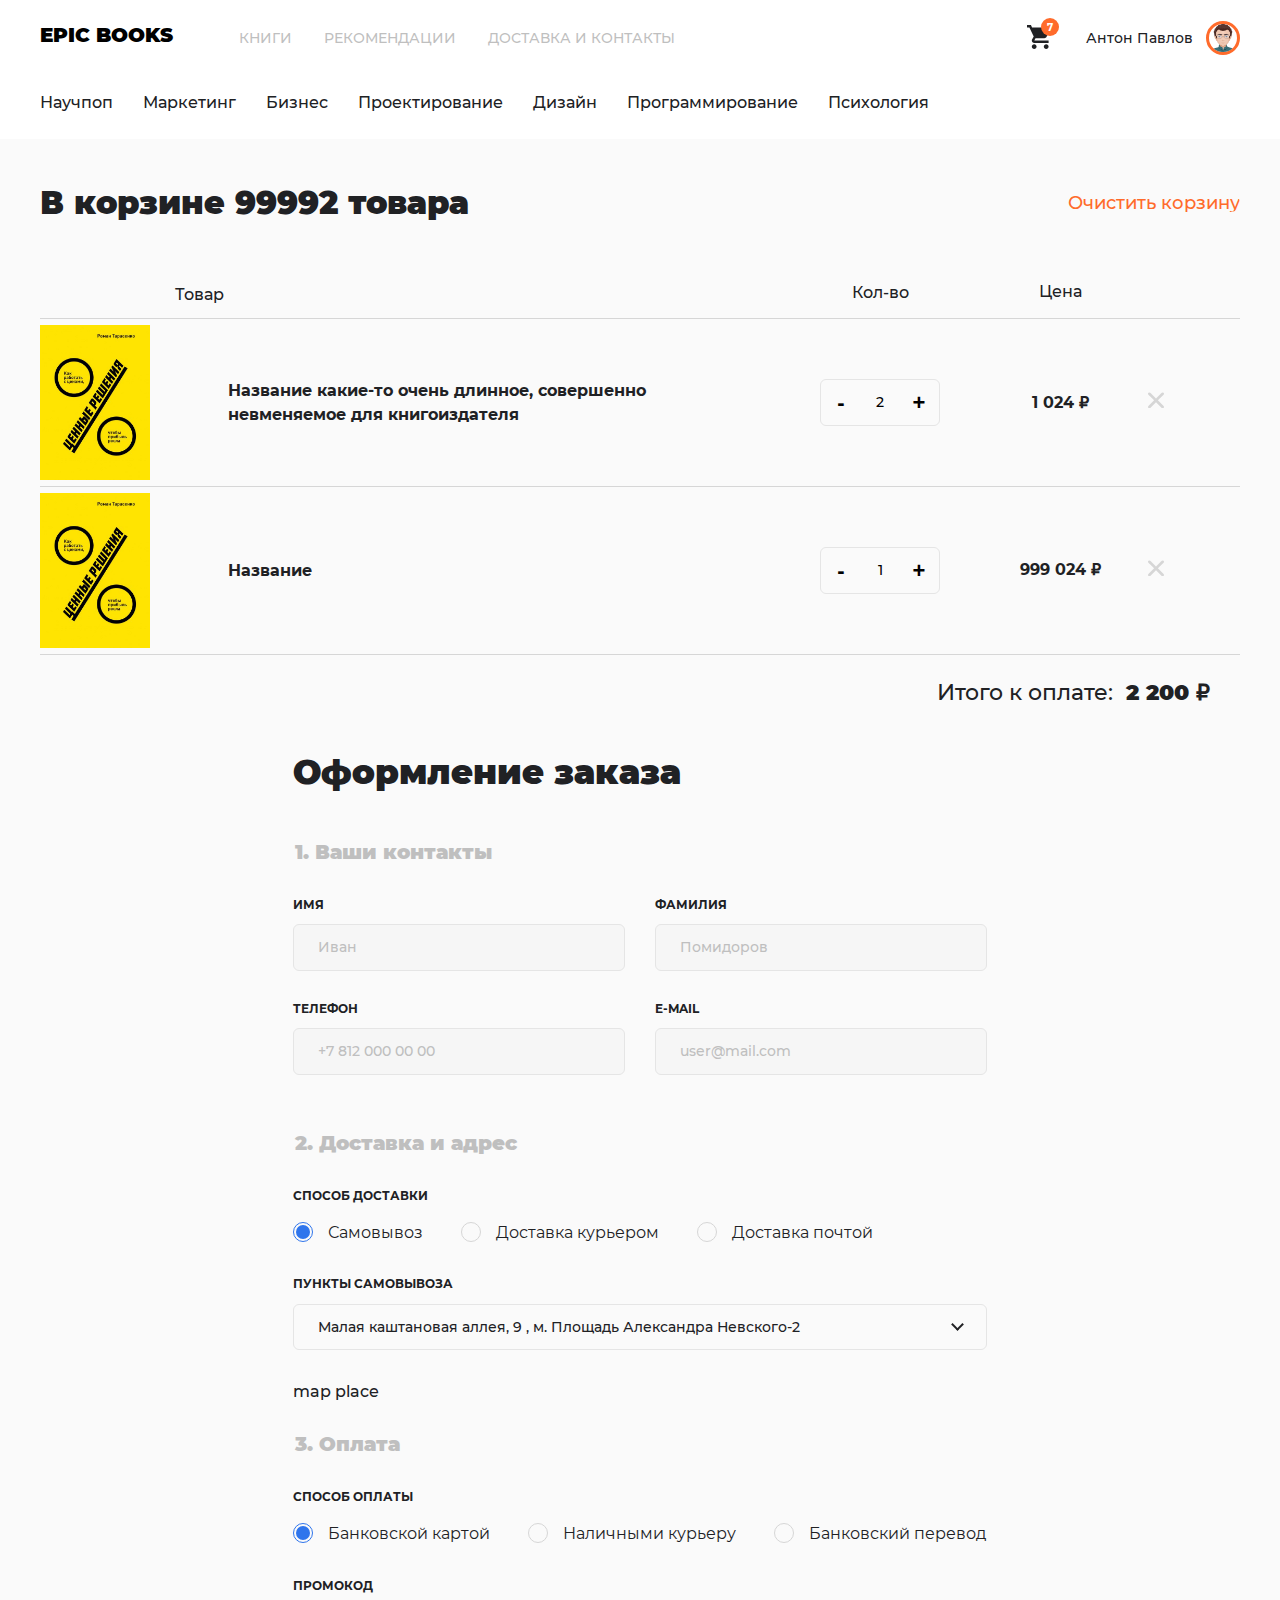
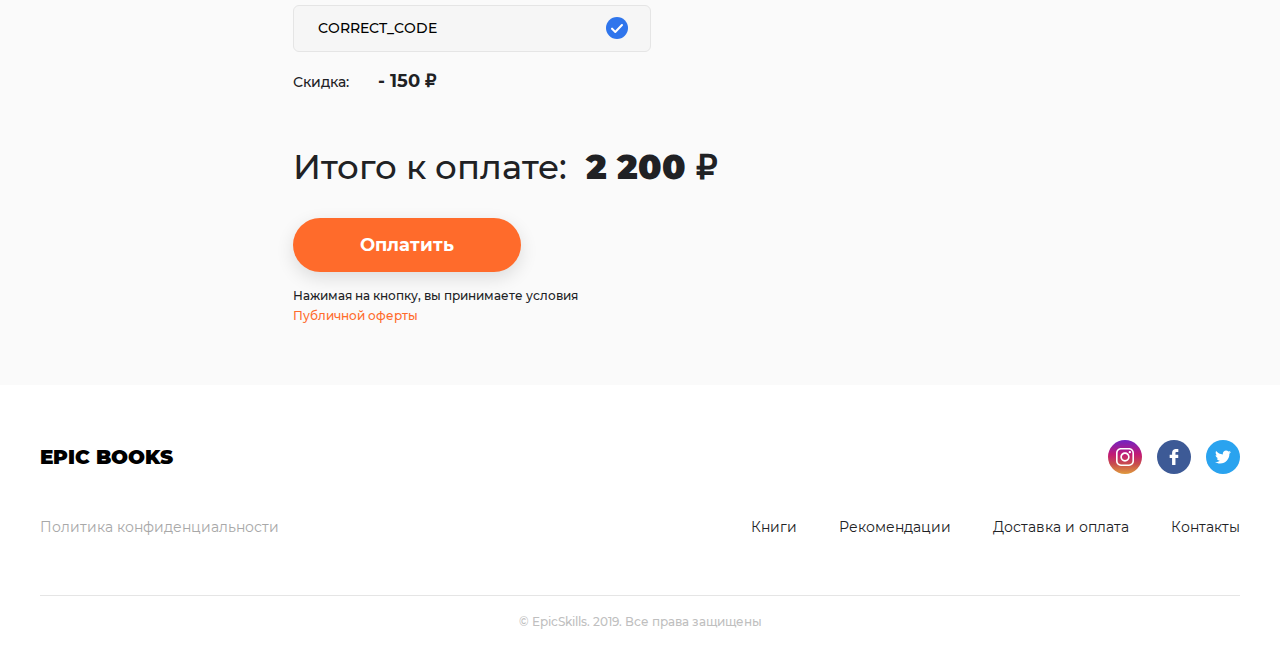
==== cart.html @ 65087006 "init" ====
<!DOCTYPE html>
<html class="no-js  page" lang="ru">
  <!-- Для показа мод. окна дописать на html класс js-modal-open и дописать на нужное мод. окно класс modal--open-->
  <head>
    <meta charset="utf-8">
    <meta name="viewport" content="width=device-width, initial-scale=1">
    <meta name="format-detection" content="telephone=no">
    <meta name="format-detection" content="date=no">
    <meta name="format-detection" content="address=no">
    <meta name="format-detection" content="email=no">
    <meta content="notranslate" name="google">
    <meta name="theme-color" content="#000">
    <meta name="msapplication-navbutton-color" content="#000">
    <meta name="apple-mobile-web-app-status-bar-style" content="#000">
    <title>Корзина</title>
    <meta name="description" content="">
    <link rel="stylesheet" href="css/style.css">
    <script>
      document.querySelector('html').classList.replace('no-js', 'js');
      'ontouchstart'in window ? document.querySelector('html').classList.add('touch') : document.querySelector('html').classList.add('no-touch');
    </script>
  </head>
  <body>
    <noscript>У вас отключен JavaScript. Это пугает.</noscript>
    <div style="display:none">
      <svg xmlns="http://www.w3.org/2000/svg" xmlns:xlink="http://www.w3.org/1999/xlink">
        <symbol id="arrow-left">
          <path d="M10.274.292a1.112 1.112 0 0 1 1.587 0 1.12 1.12 0 0 1 0 1.571L3.814 9.91h26.554c.619 0 1.127.492 1.127 1.111s-.508 1.127-1.127 1.127H3.814l8.047 8.032c.429.444.429 1.159 0 1.587a1.112 1.112 0 0 1-1.587 0L.322 11.815a1.12 1.12 0 0 1 0-1.571L10.274.292z"/>
        </symbol>
        <symbol id="arrow-right">
          <path d="M21.205.291a1.112 1.112 0 0 0-1.587 0 1.12 1.12 0 0 0 0 1.571l8.047 8.047H1.111A1.106 1.106 0 0 0 0 11.021c0 .619.492 1.127 1.111 1.127h26.554l-8.047 8.032c-.429.444-.429 1.159 0 1.587a1.112 1.112 0 0 0 1.587 0l9.952-9.952a1.093 1.093 0 0 0 0-1.571L21.205.291z"/>
        </symbol>
        <symbol id="cart">
          <path d="M7.2 19.2c-1.32 0-2.4 1.08-2.4 2.4 0 1.32 1.08 2.4 2.4 2.4 1.32 0 2.4-1.08 2.4-2.4 0-1.32-1.08-2.4-2.4-2.4zM0 0v2.4h2.4l4.32 9.12-1.68 2.88c-.12.36-.24.84-.24 1.2 0 1.32 1.08 2.4 2.4 2.4h14.4v-2.4H7.68c-.12 0-.24-.12-.24-.24v-.12l1.08-2.04h8.88c.96 0 1.68-.48 2.04-1.2l4.32-7.8c.24-.24.24-.36.24-.6 0-.72-.48-1.2-1.2-1.2H5.04L3.96 0H0zm19.2 19.2c-1.32 0-2.4 1.08-2.4 2.4 0 1.32 1.08 2.4 2.4 2.4 1.32 0 2.4-1.08 2.4-2.4 0-1.32-1.08-2.4-2.4-2.4z"/>
        </symbol>
        <symbol id="close" viewBox="0 0 212.982 212.982">
          <path d="M131.804 106.491l75.936-75.936c6.99-6.99 6.99-18.323 0-25.312-6.99-6.99-18.322-6.99-25.312 0L106.491 81.18 30.554 5.242c-6.99-6.99-18.322-6.99-25.312 0-6.989 6.99-6.989 18.323 0 25.312l75.937 75.936-75.937 75.937c-6.989 6.99-6.989 18.323 0 25.312 6.99 6.99 18.322 6.99 25.312 0l75.937-75.937 75.937 75.937c6.989 6.99 18.322 6.99 25.312 0 6.99-6.99 6.99-18.322 0-25.312l-75.936-75.936z" fill-rule="evenodd" clip-rule="evenodd"/>
        </symbol>
        <symbol id="filter" viewBox="0 0 56 56">
          <path d="M41.08 48H2a1 1 0 1 0 0 2h39.08c.488 3.387 3.401 6 6.92 6 3.859 0 7-3.14 7-7s-3.141-7-7-7c-3.519 0-6.432 2.613-6.92 6zM20.695 27H2a1 1 0 1 0 0 2h18.632c.396 3.602 3.456 6.414 7.161 6.414s6.765-2.812 7.161-6.414H54a1 1 0 1 0 0-2H34.891c-.577-3.4-3.536-6-7.098-6s-6.521 2.6-7.098 6zM8 0C4.141 0 1 3.14 1 7s3.141 7 7 7c3.519 0 6.432-2.613 6.92-6H54a1 1 0 1 0 0-2H14.92C14.432 2.613 11.519 0 8 0z"/>
        </symbol>
        <symbol id="icon-facebook" viewBox="0 0 32 59">
          <path d="M30.795-.176L23.12-.188c-8.623 0-14.196 5.717-14.196 14.566v6.716H1.207c-.667 0-1.207.54-1.207 1.208v9.73c0 .667.54 1.207 1.207 1.207h7.717v24.554c0 .667.54 1.207 1.207 1.207H20.2c.667 0 1.207-.54 1.207-1.207V33.24h9.023c.667 0 1.207-.54 1.207-1.207l.003-9.73a1.209 1.209 0 0 0-1.207-1.208h-9.026v-5.693c0-2.736.652-4.126 4.216-4.126l5.17-.001c.667 0 1.207-.541 1.207-1.207V1.03c0-.665-.54-1.205-1.205-1.207z"/>
        </symbol>
        <symbol id="icon-instagram" viewBox="0 0 169.063 169.063">
          <path d="M122.406 0H46.654C20.929 0 0 20.93 0 46.655v75.752c0 25.726 20.929 46.655 46.654 46.655h75.752c25.727 0 46.656-20.93 46.656-46.655V46.655C169.063 20.93 148.133 0 122.406 0zm31.657 122.407c0 17.455-14.201 31.655-31.656 31.655H46.654C29.2 154.063 15 139.862 15 122.407V46.655C15 29.201 29.2 15 46.654 15h75.752c17.455 0 31.656 14.201 31.656 31.655v75.752z"/>
          <path d="M84.531 40.97c-24.021 0-43.563 19.542-43.563 43.563 0 24.02 19.542 43.561 43.563 43.561s43.563-19.541 43.563-43.561c0-24.021-19.542-43.563-43.563-43.563zm0 72.123c-15.749 0-28.563-12.812-28.563-28.561 0-15.75 12.813-28.563 28.563-28.563s28.563 12.813 28.563 28.563c0 15.749-12.814 28.561-28.563 28.561zm45.39-84.842c-2.89 0-5.729 1.17-7.77 3.22a11.053 11.053 0 0 0-3.23 7.78c0 2.891 1.18 5.73 3.23 7.78 2.04 2.04 4.88 3.22 7.77 3.22 2.9 0 5.73-1.18 7.78-3.22 2.05-2.05 3.22-4.89 3.22-7.78 0-2.9-1.17-5.74-3.22-7.78-2.04-2.05-4.88-3.22-7.78-3.22z"/>
        </symbol>
        <symbol id="icon-twitter" viewBox="0 0 612 612">
          <path d="M612 116.258a250.714 250.714 0 0 1-72.088 19.772c25.929-15.527 45.777-40.155 55.184-69.411-24.322 14.379-51.169 24.82-79.775 30.48-22.907-24.437-55.49-39.658-91.63-39.658-69.334 0-125.551 56.217-125.551 125.513 0 9.828 1.109 19.427 3.251 28.606-104.326-5.24-196.835-55.223-258.75-131.174-10.823 18.51-16.98 40.078-16.98 63.101 0 43.559 22.181 81.993 55.835 104.479a125.556 125.556 0 0 1-56.867-15.756v1.568c0 60.806 43.291 111.554 100.693 123.104-10.517 2.83-21.607 4.398-33.08 4.398-8.107 0-15.947-.803-23.634-2.333 15.985 49.907 62.336 86.199 117.253 87.194-42.947 33.654-97.099 53.655-155.916 53.655-10.134 0-20.116-.612-29.944-1.721 55.567 35.681 121.536 56.485 192.438 56.485 230.948 0 357.188-191.291 357.188-357.188l-.421-16.253c24.666-17.593 46.005-39.697 62.794-64.861z"/>
        </symbol>
        <symbol id="list" viewBox="0 0 209 209">
          <path d="M0 84.5h40v40H0zm0-70.25h40v40H0zm0 140.5h40v40H0zM67 84.5h142v40H67zm0-70.25h142v40H67zm0 140.5h142v40H67z"/>
        </symbol>
        <symbol id="minus" viewBox="0 0 24 24">
          <path d="M24 11c0-.6-.4-1-1-1H1c-.6 0-1 .4-1 1v2c0 .6.4 1 1 1h22c.6 0 1-.4 1-1v-2z"/>
        </symbol>
        <symbol id="plus" viewBox="0 0 24 24">
          <path d="M23 10h-8.5c-.3 0-.5-.2-.5-.5V1c0-.6-.4-1-1-1h-2c-.6 0-1 .4-1 1v8.5c0 .3-.2.5-.5.5H1c-.6 0-1 .4-1 1v2c0 .6.4 1 1 1h8.5c.3 0 .5.2.5.5V23c0 .6.4 1 1 1h2c.6 0 1-.4 1-1v-8.5c0-.3.2-.5.5-.5H23c.6 0 1-.4 1-1v-2c0-.6-.4-1-1-1z"/>
        </symbol>
        <symbol id="search" viewBox="0 0 56.966 56.966">
          <path d="M55.146 51.887L41.588 37.786A22.926 22.926 0 0 0 46.984 23c0-12.682-10.318-23-23-23s-23 10.318-23 23 10.318 23 23 23c4.761 0 9.298-1.436 13.177-4.162l13.661 14.208c.571.593 1.339.92 2.162.92.779 0 1.518-.297 2.079-.837a3.004 3.004 0 0 0 .083-4.242zM23.984 6c9.374 0 17 7.626 17 17s-7.626 17-17 17-17-7.626-17-17 7.626-17 17-17z"/>
        </symbol>
        <symbol id="star-half" viewBox="0 0 475.075 454">
          <path d="M223.541 12.61l-64.233 129.905-143.322 20.839C5.33 165.068 0 169.445 0 176.488c0 3.999 2.38 8.567 7.135 13.706l103.923 101.064L86.507 434.01c-.381 2.67-.571 4.572-.571 5.716 0 3.997.999 7.371 2.996 10.136 1.999 2.759 4.995 4.138 8.993 4.138 3.426 0 7.233-1.133 11.42-3.426l128.19-67.382V.902c-5.709 0-10.37 3.9-13.994 11.708z" fill="#ff6b2b"/>
          <path d="M251.526 12.61l64.233 129.905 143.322 20.839c10.656 1.714 15.986 6.09 15.986 13.134 0 3.999-2.38 8.567-7.135 13.706L364.01 291.258l24.55 142.752c.381 2.67.571 4.572.571 5.716 0 3.997-.999 7.37-2.996 10.136-1.999 2.759-4.995 4.138-8.993 4.138-3.426 0-7.233-1.133-11.42-3.426l-128.19-67.382V.902c5.71 0 10.37 3.9 13.994 11.708z" fill="#d6d6d6"/>
        </symbol>
        <symbol id="star" viewBox="0 0 475.075 454">
          <path d="M475.075 176.487c0-7.043-5.328-11.42-15.992-13.135l-143.317-20.838-64.237-129.906C247.915 4.804 243.248.904 237.539.904c-5.708 0-10.372 3.9-13.989 11.704l-64.24 129.906-143.324 20.838C5.33 165.067 0 169.444 0 176.487c0 3.999 2.38 8.567 7.139 13.706l103.924 101.068L86.51 434.01c-.381 2.666-.57 4.575-.57 5.712 0 3.997.998 7.374 2.996 10.136 1.997 2.766 4.993 4.142 8.992 4.142 3.428 0 7.233-1.137 11.42-3.423l128.188-67.386 128.197 67.386c4.004 2.286 7.81 3.423 11.416 3.423 3.819 0 6.715-1.376 8.713-4.142 1.992-2.758 2.991-6.139 2.991-10.136 0-2.471-.096-4.374-.287-5.712l-24.555-142.749 103.637-101.068c4.956-4.949 7.427-9.519 7.427-13.706z" fill="#ff6b2b"/>
        </symbol>
        <symbol id="thumbs" viewBox="0 0 24 24">
          <path d="M9.826 0H.503A.503.503 0 0 0 0 .503v9.324c0 .277.225.502.503.502h9.323a.503.503 0 0 0 .503-.502V.503A.503.503 0 0 0 9.826 0zm13.671 0h-9.324a.503.503 0 0 0-.502.503v9.324c0 .277.225.502.502.502h9.324A.503.503 0 0 0 24 9.827V.503A.503.503 0 0 0 23.497 0zM9.826 13.67H.503a.503.503 0 0 0-.503.503v9.324c0 .278.225.503.503.503h9.323a.503.503 0 0 0 .503-.503v-9.324a.503.503 0 0 0-.503-.502zm13.671 0h-9.324a.503.503 0 0 0-.502.503v9.324c0 .278.225.503.502.503h9.324a.503.503 0 0 0 .503-.503v-9.324a.503.503 0 0 0-.503-.502z"/>
        </symbol>
      </svg>
    </div>
    <div class="page__inner">
      <div class="page__content">
        <header class="page-header" role="banner">
          <div class="page-header__inner">
            <a class="logo" href="/">
              <strong>EPIC BOOKS</strong>
            </a>
            <nav class="main-nav page-header__nav" id="nav">
              <button class="burger main-nav__toggler" aria-label="Показать главное меню">
                <span>Показать главное меню</span>
              </button>
              <!-- Дописать класс main-nav--open на узел с классом main-nav для раскрытия меню на мобилке. Дописать класс burger--close на узел с классом burger для преобразования в крестик-->
              <ul class="main-nav__list">
                <li class="main-nav__item">
                  <a class="main-nav__link" href="/">Книги</a>
                </li>
                <li class="main-nav__item">
                  <a class="main-nav__link" href="/recomendations.html">Рекомендации</a>
                </li>
                <li class="main-nav__item">
                  <a class="main-nav__link" href="/delivery.html">Доставка и контакты</a>
                </li>
              </ul>
            </nav>
            <a class="page-header__cart" href="cart.html">
              <svg width="24" height="24">
                <use xlink:href="#cart"></use>
              </svg>
              <span class="page-header__cart-num">7</span>
            </a>
            <div class="user-auth page-header__user-auth">
              <img class="user-auth__avatar" src="img/demo-avatar-m.png" alt="Антон Павлов" width="34" height="34"/>
              <span class="user-auth__name">Антон Павлов</span>
            </div>
            <ul class="tabs page-header__book-tabs">
              <li class="tabs__item">
                <a class="tabs__item-link" href="index.html">Научпоп</a>
              </li>
              <li class="tabs__item">
                <a class="tabs__item-link" href="index.html">Маркетинг</a>
              </li>
              <li class="tabs__item">
                <a class="tabs__item-link" href="index.html">Бизнес</a>
              </li>
              <li class="tabs__item">
                <a class="tabs__item-link" href="index.html">Проектирование</a>
              </li>
              <li class="tabs__item">
                <a class="tabs__item-link" href="index.html">Дизайн</a>
              </li>
              <li class="tabs__item">
                <a class="tabs__item-link" href="index.html">Программирование</a>
              </li>
              <li class="tabs__item">
                <a class="tabs__item-link" href="index.html">Психология</a>
              </li>
            </ul>
          </div>
        </header>
        <section class="cart">
          <form class="form cart__inner">
            <header class="cart__header">
              <h1 class="cart__title">В корзине 99992 товара</h1>
              <button class="btn  btn--text cart__clear-btn" type="button">Очистить корзину</button>
            </header>
            <table class="cart__table">
              <tr class="cart__table-headers">
                <th class="cart__col-1"></th>
                <th class="cart__col-2">Товар</th>
                <th class="cart__col-3">Кол-во</th>
                <th class="cart__col-4">Цена</th>
                <th class="cart__col-5"></th>
              </tr>
              <tr class="cart__product">
                <td class="cart__col-1">
                  <img class="cart__item-img" src="img/tsennye-resheniya.jpg" alt="Ценные решения">
                </td>
                <td class="cart__col-2">
                  <div class="cart__item-name">Название какие-то очень длинное, совершенно невменяемое для книгоиздателя</div>
                </td>
                <td class="cart__col-3">
                  <div class="field-num  field-num--bg-tran">
                    <span class="field-num__input-wrap">
                      <button class="field-num__btn-minus" type="button">-</button>
                      <input class="field-num__input" type="number" value="2" step="1" min="1"/>
                      <button class="field-num__btn-plus" type="button">+</button>
                    </span>
                  </div>
                </td>
                <td class="cart__col-4">
                  <span class="cart__item-price">1 024 ₽</span>
                </td>
                <td class="cart__col-5">
                  <button class="close cart__product-del-btn" type="button">
                    <svg width="16" height="16">
                      <use xlink:href="#close"></use>
                    </svg>
                  </button>
                </td>
              </tr>
              <tr class="cart__product">
                <td class="cart__col-1">
                  <img class="cart__item-img" src="img/tsennye-resheniya.jpg" alt="Ценные решения">
                </td>
                <td class="cart__col-2">
                  <div class="cart__item-name">Название</div>
                </td>
                <td class="cart__col-3">
                  <div class="field-num  field-num--bg-tran">
                    <span class="field-num__input-wrap">
                      <button class="field-num__btn-minus" type="button">-</button>
                      <input class="field-num__input" type="number" value="1" step="1" min="1"/>
                      <button class="field-num__btn-plus" type="button">+</button>
                    </span>
                  </div>
                </td>
                <td class="cart__col-4">
                  <span class="cart__item-price">999 024 ₽</span>
                </td>
                <td class="cart__col-5">
                  <button class="close cart__product-del-btn" type="button">
                    <svg width="16" height="16">
                      <use xlink:href="#close"></use>
                    </svg>
                  </button>
                </td>
              </tr>
              <tr>
                <td class="cart__products-price" colspan="5">
                  Итого к оплате: <strong class="cart__products-price-num" id="cart-products-price-num">2 200 ₽</strong>
                </td>
              </tr>
            </table>
            <div class="cart__checkout checkout">
              <h2 class="checkout__title">Оформление заказа</h2>
              <fieldset class="form__fieldset">
                <legend class="form__legend">1. Ваши контакты</legend>
                <div class="checkout__user-data">
                  <label class="field-text  field-text--bg-gray">
                    <span class="field-text__name">Имя</span>
                    <span class="field-text__input-wrap">
                      <input class="field-text__input" type="text" name="firstname" placeholder="Иван"/>
                    </span>
                  </label>
                  <label class="field-text  field-text--bg-gray">
                    <span class="field-text__name">Фамилия</span>
                    <span class="field-text__input-wrap">
                      <input class="field-text__input" type="text" name="lastname" placeholder="Помидоров"/>
                    </span>
                  </label>
                  <label class="field-text  field-text--bg-gray">
                    <span class="field-text__name">Телефон</span>
                    <span class="field-text__input-wrap">
                      <input class="field-text__input" type="tel" name="phone" placeholder="+7 812 000 00 00"/>
                    </span>
                  </label>
                  <label class="field-text  field-text--bg-gray">
                    <span class="field-text__name">E-mail</span>
                    <span class="field-text__input-wrap">
                      <input class="field-text__input" type="email" name="name" placeholder="user@mail.com"/>
                    </span>
                  </label>
                </div>
              </fieldset>
              <fieldset class="form__fieldset">
                <legend class="form__legend">2. Доставка и адрес</legend>
                <div class="field-radio">
                  <div class="field-radio__title">Способ доставки</div>
                  <div class="field-radio__input-wrap">
                    <label class="field-radio__name">
                      <input class="field-radio__input" type="radio" name="delivery" checked="checked" value="1"/>
                      <span class="field-radio__name-text">Самовывоз</span>
                    </label>
                  </div>
                  <div class="field-radio__input-wrap">
                    <label class="field-radio__name">
                      <input class="field-radio__input" type="radio" name="delivery" value="2"/>
                      <span class="field-radio__name-text">Доставка курьером</span>
                    </label>
                  </div>
                  <div class="field-radio__input-wrap">
                    <label class="field-radio__name">
                      <input class="field-radio__input" type="radio" name="delivery" value="3"/>
                      <span class="field-radio__name-text">Доставка почтой</span>
                    </label>
                  </div>
                </div>
                <div class="cart__delivery" id="cart-delivery-1">
                  <div class="field-select  field-select--pickup">
                    <div class="field-select__name">Пункты самовывоза</div>
                    <div class="field-select__select-wrap">
                      <select class="field-select__select" name="pickup-points">
                        <option value="1">Малая каштановая аллея, 9 , м. Площадь Александра Невского-2 </option>
                        <option value="2">ул. конунга Ульянова, 18/49, м. Петроградская</option>
                        <option value="3">Кронверкский проспект, 23, м. Горьковская</option>
                      </select>
                    </div>
                  </div>
                  <div class="checkout__map" id="checkout-map">map place</div>
                </div>
                <div class="cart__delivery cart__delivery--hidden" id="cart-delivery-2">
                  <div class="cart__courier-data">
                    <div class="cart__courier-data-right">
                      <div class="field-select">
                        <div class="field-select__name">Зона доставки</div>
                        <div class="field-select__select-wrap">
                          <select class="field-select__select" name="delivery-zone">
                            <option value="1">СПб</option>
                            <option value="2">Москва</option>
                            <option value="3">Уганда</option>
                          </select>
                        </div>
                      </div>
                      <label class="field-text  field-text--bg-gray">
                        <span class="field-text__name">Адрес доставки</span>
                        <span class="field-text__input-wrap">
                          <input class="field-text__input" type="text" name="delivery-address"/>
                        </span>
                      </label>
                      <div class="field-select-group">
                        <div class="field-select-group__name">Дата и время доставки</div>
                        <div class="field-select-group__wrap">
                          <div class="field-select">
                            <div class="field-select__select-wrap">
                              <select class="field-select__select" name="delivery-date">
                                <option value="1">13 янв. 2020</option>
                                <option value="2">14 янв. 2020</option>
                                <option value="3">15 янв. 2020</option>
                                <option value="4">16 янв. 2020</option>
                              </select>
                            </div>
                          </div>
                          <div class="field-select">
                            <div class="field-select__select-wrap">
                              <select class="field-select__select" name="delivery-time">
                                <option value="1">10:00 - 15:00</option>
                                <option value="2">15:00 - 19:00</option>
                                <option value="3">19:00 - 22:00</option>
                              </select>
                            </div>
                          </div>
                        </div>
                      </div>
                      <label class="field-text  field-text--bg-gray cart__delivery-comment">
                        <span class="field-text__name">Комментарий</span>
                        <span class="field-text__input-wrap">
                          <textarea class="field-text__input" name="delivery-address-comment" placeholder="Укажите подробности заказа"></textarea>
                        </span>
                      </label>
                    </div>
                    <p class="cart__courier-data-left">
                      Доставка курьером на <span class="cart__delivery-date" id="delivery-date">13 января 2020</span>
                      <br>
                      <strong class="cart__delivery-price">200 ₽</strong>
                    </p>
                  </div>
                </div>
                <div class="cart__delivery cart__delivery--hidden" id="cart-delivery-3">
                  <label class="field-text  field-text--bg-gray">
                    <span class="field-text__name">Адрес для доставки почтой</span>
                    <span class="field-text__input-wrap">
                      <input class="field-text__input" type="text" name="post-address"/>
                    </span>
                  </label>
                </div>
              </fieldset>
              <fieldset class="form__fieldset">
                <legend class="form__legend">3. Оплата</legend>
                <div class="field-radio">
                  <div class="field-radio__title">Способ оплаты</div>
                  <div class="field-radio__input-wrap">
                    <label class="field-radio__name">
                      <input class="field-radio__input" type="radio" name="paying" value="1" checked="checked"/>
                      <span class="field-radio__name-text">Банковской картой</span>
                    </label>
                  </div>
                  <div class="field-radio__input-wrap">
                    <label class="field-radio__name">
                      <input class="field-radio__input" type="radio" name="paying" value="2"/>
                      <span class="field-radio__name-text">Наличными курьеру</span>
                    </label>
                  </div>
                  <div class="field-radio__input-wrap">
                    <label class="field-radio__name">
                      <input class="field-radio__input" type="radio" name="paying" value="3"/>
                      <span class="field-radio__name-text">Банковский перевод</span>
                    </label>
                  </div>
                </div>
                <!-- field-text--input-error для ошибочного состояния поля с промокодом-->
                <label class="field-text  field-text--bg-gray field-text--promocode field-text--input-checked cart__promocode">
                  <span class="field-text__name">Промокод</span>
                  <span class="field-text__input-wrap">
                    <input class="field-text__input" type="text" value="CORRECT_CODE" name="promocode"/>
                  </span>
                </label>
                <p class="checkout__discount">
                  Скидка: <strong class="checkout__discount-num" id="checkout-discount-num">- 150 ₽</strong>
                </p>
              </fieldset>
              <div class="field-actions">
                <p class="checkout__all-price">
                  Итого к оплате: <strong class="checkout__price">2 200 ₽</strong>
                </p>
                <button class="btn  btn--shadow">Оплатить</button>
                <p class="checkout__conditions">
                  Нажимая на кнопку, вы принимаете условия <a href="#">Публичной оферты</a>
                </p>
              </div>
            </div>
          </form>
        </section>
      </div>
      <div class="page__footer-wrapper">
        <footer class="page-footer" role="contentinfo">
          <div class="page-footer__inner">
            <a class="logo" href="/">
              <strong>EPIC BOOKS</strong>
            </a>
            <p class="social">
              <a class="social__link  social__link--inst" href="https://www.instagram.com/epic_skills" title="Инстаграм">
                <svg width="18" height="18">
                  <use xlink:href="#icon-instagram"></use>
                </svg>
              </a>
              <a class="social__link  social__link--fb" href="https://www.facebook.com/epicskillsru" title="Facebook">
                <svg width="16" height="16">
                  <use xlink:href="#icon-facebook"></use>
                </svg>
              </a>
              <a class="social__link  social__link--tw" href="#" title="twitter">
                <svg width="16" height="16">
                  <use xlink:href="#icon-twitter"></use>
                </svg>
              </a>
            </p>
            <ul class="page-footer__nav">
              <li class="page-footer__nav-item page-footer__nav-item--muted">
                <a href="#">Политика конфиденциальности</a>
              </li>
              <li class="page-footer__nav-item">
                <a href="#">Книги</a>
              </li>
              <li class="page-footer__nav-item">
                <a href="#">Рекомендации</a>
              </li>
              <li class="page-footer__nav-item">
                <a href="#">Доставка и оплата</a>
              </li>
              <li class="page-footer__nav-item">
                <a href="#">Контакты</a>
              </li>
            </ul>
            <p class="page-footer__copyright">© EpicSkills. 2019. Все права защищены</p>
          </div>
        </footer>
      </div>
    </div>
    <script src="js/choices.min.js"></script>
    <script src="js/nouislider.min.js"></script>
    <script src="js/script.js"></script>
    <div class="modal__backdrop"></div>
  </body>
</html>
---- css/style.css ----
@charset "UTF-8";
/*!*
 * ВНИМАНИЕ! Этот файл генерируется автоматически.
 * Любые изменения этого файла будут потеряны при следующей компиляции.
 * Хотите добавить стили? Создайте свой css-файл с блэкджеком и стилями.
 */
.btn {
  -webkit-box-sizing: border-box;
          box-sizing: border-box;
  display: inline-block;
  max-width: 100%;
  overflow: hidden;
  margin: 0;
  border: 1px solid transparent;
  border-radius: 28px;
  padding: 17px 66px;
  vertical-align: middle;
  white-space: nowrap;
  text-overflow: ellipsis;
  -webkit-user-select: none;
     -moz-user-select: none;
      -ms-user-select: none;
          user-select: none;
  text-align: center;
  font-size: 18px;
  font-family: inherit;
  font-weight: 700;
  line-height: 1;
  text-decoration: none;
  text-transform: none;
  color: #fff;
  background-color: #ff6b2b;
  background-image: none;
  cursor: pointer;
  -webkit-transition: all 0.3s;
  transition: all 0.3s; }
.btn:hover, .btn:focus {
    text-decoration: none;
    color: #fff;
    -webkit-box-shadow: 0 6px 6px 0 rgba(47, 117, 236, 0.21);
            box-shadow: 0 6px 6px 0 rgba(47, 117, 236, 0.21); }
.btn:active, .btn:focus {
    outline: none;
    background: #2f75ec;
    -webkit-box-shadow: 0 6px 6px 0 rgba(63, 128, 238, 0.21);
            box-shadow: 0 6px 6px 0 rgba(63, 128, 238, 0.21); }
.btn--disabled, .btn:disabled {
    border: transparent;
    opacity: 0.5;
    cursor: not-allowed;
    color: #fff;
    background-color: #d6d6d6;
    -webkit-box-shadow: none;
            box-shadow: none; }
a.btn--disabled {
      pointer-events: none; }
.btn--disabled:hover, .btn:disabled:hover {
      color: #fff;
      background-color: #d6d6d6; }
.btn__icon {
    display: inline-block;
    vertical-align: -0.05em;
    margin-right: 0.55em; }
.btn--sm {
    padding: 15px 33px;
    font-size: 16px;
    font-weight: 500; }
.btn--gray {
    background: #fafafa;
    color: #202124;
    border-color: #ff6b2b; }
.btn--gray:hover, .btn--gray:focus {
      background-color: #ff6b2b;
      color: #fff;
      -webkit-box-shadow: 0 2px 10px 0 rgba(0, 0, 0, 0.12);
              box-shadow: 0 2px 10px 0 rgba(0, 0, 0, 0.12); }
.btn--gray:active {
      background-color: #ff8550;
      color: #fff;
      -webkit-box-shadow: 0 6px 6px 0 rgba(63, 128, 238, 0.21);
              box-shadow: 0 6px 6px 0 rgba(63, 128, 238, 0.21); }
.btn--text {
    border: none;
    padding: 0;
    color: #ff6b2b;
    font-size: 18px;
    font-weight: 500;
    text-decoration: none;
    background: transparent;
    -webkit-box-shadow: none;
            box-shadow: none; }
.btn--text:hover, .btn--text:focus, .btn--text:active {
      color: #ff6b2b;
      text-decoration: underline;
      background: transparent;
      -webkit-box-shadow: none;
              box-shadow: none; }
.btn--text--disabled, .btn--text:disabled {
      opacity: 1;
      cursor: not-allowed;
      color: #ff6b2b;
      text-decoration: underline;
      -webkit-box-shadow: none;
              box-shadow: none; }
a.btn--disabled {
        pointer-events: none; }
.btn--text--disabled:hover, .btn--text:disabled:hover {
        color: #ff6b2b;
        background: transparent; }
.btn--price {
    padding: 16px 22px 16px 26px;
    font-size: 20px;
    -webkit-box-shadow: 0 6px 18px 0 rgba(0, 0, 0, 0.12);
            box-shadow: 0 6px 18px 0 rgba(0, 0, 0, 0.12); }
.btn--price:focus, .btn--price:active {
      background: #ff8550; }
.btn--price .btn__sm-text {
      position: relative;
      display: inline-block;
      padding-left: 42px;
      font-size: 16px;
      font-weight: 500; }
.btn--price .btn__sm-text:before {
        content: '';
        position: absolute;
        top: -16px;
        bottom: -16px;
        left: 21px;
        width: 1px;
        background: #cb500a; }
.btn--shadow {
    -webkit-box-shadow: 0 6px 18px 0 rgba(0, 0, 0, 0.12);
            box-shadow: 0 6px 18px 0 rgba(0, 0, 0, 0.12); }
.burger {
  display: inline-block;
  position: relative;
  z-index: 1;
  width: 30px;
  border: none;
  padding: 0;
  line-height: 30px;
  background: transparent;
  -webkit-user-select: none;
     -moz-user-select: none;
      -ms-user-select: none;
          user-select: none;
  cursor: pointer; }
.burger > span {
    display: inline-block;
    position: relative;
    width: 100%;
    height: 3px;
    vertical-align: middle;
    font-size: 0;
    color: transparent;
    background: #000;
    -webkit-transition: background 0.3s 0.3s;
    transition: background 0.3s 0.3s; }
.burger > span:before, .burger > span:after {
      content: '';
      position: absolute;
      left: 0;
      width: 100%;
      height: 3px;
      background: #000;
      -webkit-transform-origin: 50% 50%;
              transform-origin: 50% 50%;
      -webkit-transition: top 0.3s 0.3s, -webkit-transform 0.3s;
      transition: top 0.3s 0.3s, -webkit-transform 0.3s;
      transition: top 0.3s 0.3s, transform 0.3s;
      transition: top 0.3s 0.3s, transform 0.3s, -webkit-transform 0.3s; }
.burger > span:before {
      top: -10px; }
.burger > span:after {
      top: 10px; }
.burger--close > span {
    -webkit-transition: background 0.3s 0s;
    transition: background 0.3s 0s;
    background: transparent; }
.burger--close > span:before, .burger--close > span:after {
      top: 0;
      -webkit-transition: top 0.3s, -webkit-transform 0.3s 0.3s;
      transition: top 0.3s, -webkit-transform 0.3s 0.3s;
      transition: top 0.3s, transform 0.3s 0.3s;
      transition: top 0.3s, transform 0.3s 0.3s, -webkit-transform 0.3s 0.3s; }
.burger--close > span:before {
      -webkit-transform: rotate3d(0, 0, 1, 45deg);
              transform: rotate3d(0, 0, 1, 45deg); }
.burger--close > span:after {
      -webkit-transform: rotate3d(0, 0, 1, -45deg);
              transform: rotate3d(0, 0, 1, -45deg); }
.card {
  position: relative;
  z-index: 0;
  display: -webkit-box;
  display: flex;
  -webkit-box-orient: vertical;
  -webkit-box-direction: normal;
          flex-direction: column;
  -webkit-box-align: center;
          align-items: center;
  padding: 0 5px;
  margin-bottom: 60px;
  text-align: center; }
.card:hover, .card:focus {
    z-index: 1; }
.no-touch .card__inner:before {
    content: '';
    position: absolute;
    z-index: -1;
    top: -24px;
    right: 0;
    bottom: -90px;
    left: 0;
    border: 1px solid #e5e5e5;
    background-color: #fff;
    -webkit-box-shadow: 0 2px 4px 0 rgba(0, 0, 0, 0.1);
            box-shadow: 0 2px 4px 0 rgba(0, 0, 0, 0.1);
    opacity: 0;
    -webkit-transform: scale(0.4);
            transform: scale(0.4);
    -webkit-transition: all 0.3s;
    transition: all 0.3s; }
.no-touch .card:hover .card__inner:before {
    -webkit-transform: scale(1);
            transform: scale(1);
    opacity: 1; }
.no-touch .card:hover .card__buy {
    opacity: 1;
    -webkit-transform: translateX(-50%) scale(1);
            transform: translateX(-50%) scale(1);
    -webkit-transition: all 0.15s 0.3s;
    transition: all 0.15s 0.3s; }
.card__inner {
    -webkit-box-flex: 1;
            flex-grow: 1;
    position: relative;
    display: -webkit-box;
    display: flex;
    -webkit-box-align: center;
            align-items: center;
    -webkit-box-orient: vertical;
    -webkit-box-direction: normal;
            flex-direction: column;
    width: 100%;
    margin-bottom: 20px;
    color: #202124;
    text-decoration: none; }
.card__inner:hover, .card__inner:focus {
      color: #202124;
      text-decoration: none; }
.card__title {
    -webkit-box-flex: 1;
            flex-grow: 1;
    max-width: 210px;
    margin: 0 0 15px;
    font-size: 18px;
    line-height: 1.28;
    font-weight: 400; }
.card__img {
    flex-shrink: 0;
    display: block;
    margin: 0 auto 30px; }
.card__new {
    position: absolute;
    top: -18px;
    left: 50%;
    width: 52px;
    height: 52px;
    border-radius: 50%;
    font-size: 14px;
    line-height: 50px;
    font-weight: 700;
    color: #fff;
    background: #3fdd00;
    -webkit-transform: translateX(32px) rotate(-10deg);
            transform: translateX(32px) rotate(-10deg); }
.card__price {
    flex-shrink: 0;
    margin-bottom: 0;
    font-size: 22px;
    font-weight: 700;
    line-height: 1; }
.card__buy {
    flex-shrink: 0; }
.no-touch .card__buy {
      position: absolute;
      z-index: 2;
      bottom: -48px;
      left: 50%;
      opacity: 0;
      -webkit-transform: translateX(-50%) scale(0.3);
              transform: translateX(-50%) scale(0.3);
      -webkit-transition: all 0.15s;
      transition: all 0.15s; }
.cart__inner {
  max-width: 1230px;
  padding: 0 10px;
  margin: auto; }
.cart__header {
  padding: 20px 0; }
.cart__title {
  margin: 0 0 10px;
  font-size: 20px;
  font-weight: 900; }
.cart__table {
  width: 100%;
  border-collapse: collapse; }
.cart__table .field-num {
    margin-bottom: 0; }
.cart__table-headers {
  font-size: 16px;
  font-weight: 500; }
.cart__table-headers th {
    padding-bottom: 10px;
    font: inherit; }
.cart__col-1 img {
  display: block; }
.cart__col-3 .field-num {
  display: inline-block; }
.cart__item-name {
  font-size: 16px;
  line-height: 1.5;
  font-weight: 700; }
.cart__item-price {
  font-size: 16px;
  font-weight: 700;
  white-space: nowrap; }
.cart__product-del-btn.close {
  position: absolute;
  top: 0;
  left: 30px;
  background: rgba(255, 255, 255, 0.7); }
.cart__products-price {
  text-align: right; }
.cart__products-price-num {
  display: inline-block;
  margin-left: 0.3em;
  font-weight: 900; }
.cart__checkout {
  position: relative;
  max-width: 694px;
  margin: auto; }
.cart__courier-data-left {
  font-size: 18px; }
.cart__delivery--hidden {
  display: none; }
.cart__delivery-date {
  white-space: nowrap; }
.cart__promocode {
  max-width: 358px; }
.catalog {
  margin-bottom: 40px; }
.catalog .pagination {
    margin-bottom: 0; }
.catalog__inner {
    position: relative;
    padding: 0 10px 10px; }
.catalog__title {
    margin: 0;
    font-size: 0;
    color: transparent; }
.catalog__filters {
    padding-top: 10px;
    padding-right: 10px;
    padding-left: 10px; }
.catalog__books-list {
    padding: 40px 10px 0; }
.checkout__title {
  margin: 0 0 20px;
  font-size: 20px;
  font-weight: 900; }
.checkout__discount {
  font-size: 14px; }
.checkout__discount-num {
  display: inline-block;
  margin-left: 25px;
  font-size: 18px;
  font-weight: 700; }
.checkout__all-price {
  font-size: 20px; }
.checkout__price {
  display: inline-block;
  margin-left: 0.3em;
  font-weight: 900; }
.checkout__conditions {
  margin: 14px 0;
  max-width: 300px;
  font-size: 12px; }
.close {
  display: inline-block;
  position: relative;
  z-index: 1;
  width: 30px;
  border: none;
  padding: 0;
  line-height: 30px;
  background: none;
  -webkit-user-select: none;
     -moz-user-select: none;
      -ms-user-select: none;
          user-select: none;
  cursor: pointer; }
.close svg {
    display: inline-block;
    vertical-align: middle; }
.field-actions {
  display: block;
  margin-top: 1.8em;
  margin-bottom: 1.8em; }
.field-actions__text {
    display: block;
    margin-top: 1.8em;
    margin-bottom: 1.8em;
    font-size: 14px;
    color: #bfbfbf;
    line-height: 1.2em; }
.field-num {
  display: block;
  margin-bottom: 1.8em; }
.field-num__input-wrap {
    position: relative;
    display: block;
    width: 120px; }
.field-num__input {
    display: inline-block;
    vertical-align: middle;
    width: 100%;
    margin: 0;
    border: 1px solid #e5e5e5;
    border-radius: 6px;
    padding: 14px 45px;
    line-height: 1.2;
    font-size: 14px;
    font-weight: 500;
    font-family: inherit;
    text-align: center;
    background-color: #fff;
    -moz-appearance: textfield;
    -webkit-appearance: textfield;
            appearance: textfield; }
.field-num__input:focus,
    button:focus ~ .field-num__input {
      outline: none;
      border-color: #2f75ec; }
.field-num__input[disabled], .field-num__input[readonly] {
      cursor: not-allowed;
      background-color: #fafafa; }
.field-num__input::-webkit-input-placeholder {
      color: #bfbfbf;
      opacity: 1; }
.field-num__input::-ms-input-placeholder {
      color: #bfbfbf;
      opacity: 1; }
.field-num__input::placeholder {
      color: #bfbfbf;
      opacity: 1; }
.field-num__btn-plus {
    position: absolute;
    top: 1px;
    bottom: 1px;
    right: 1px;
    width: 40px;
    border: none;
    padding: 0;
    border-top-right-radius: 6px;
    border-bottom-right-radius: 6px;
    font-size: 22px;
    font-weight: 700;
    text-align: center;
    background: transparent; }
.field-num__btn-plus:hover {
      background-color: #e5e5e5;
      cursor: pointer; }
.field-num__btn-plus:focus {
      outline: none; }
.field-num__btn-minus {
    position: absolute;
    top: 1px;
    bottom: 1px;
    left: 1px;
    width: 40px;
    border: none;
    padding: 0;
    border-top-left-radius: 6px;
    border-bottom-left-radius: 6px;
    font-size: 22px;
    font-weight: 700;
    text-align: center;
    background: transparent; }
.field-num__btn-minus:hover {
      background-color: #e5e5e5;
      cursor: pointer; }
.field-num__btn-minus:focus {
      outline: none; }
.field-num--bg-tran .field-num__input {
    background: transparent; }
.field-price {
  display: block;
  margin-bottom: 1.8em;
  padding-top: 8px; }
.field-price__name {
    display: block;
    margin-bottom: 0.8em;
    font-size: 12px;
    font-weight: 700;
    line-height: 1.63;
    color: #202124;
    text-transform: uppercase; }
.field-price__range {
    margin-top: 8px;
    margin-bottom: 16px; }
.field-price__input {
    display: inline-block;
    vertical-align: middle;
    width: 100%;
    max-width: 120px;
    margin: 0 8px;
    border: 1px solid #e5e5e5;
    border-radius: 6px;
    padding: 14px 24px;
    line-height: 1.2;
    font-size: 14px;
    font-weight: 500;
    font-family: inherit;
    background-color: #fff;
    text-align: center;
    -webkit-appearance: textfield;
       -moz-appearance: textfield;
            appearance: textfield; }
.field-price__input:focus {
      outline: none;
      border-color: #2f75ec; }
.field-price__input[disabled], .field-price__input[readonly] {
      cursor: not-allowed;
      background-color: #fafafa; }
.field-price__input[type='search']::-webkit-search-cancel-button, .field-price__input[type='search']::-webkit-search-decoration {
      -webkit-appearance: none; }
.field-price__input[type='color'] {
      padding: 0; }
.field-price__input::-webkit-input-placeholder {
      color: #bfbfbf;
      opacity: 1; }
.field-price__input::-ms-input-placeholder {
      color: #bfbfbf;
      opacity: 1; }
.field-price__input::placeholder {
      color: #bfbfbf;
      opacity: 1; }
.field-price__input:last-child {
      margin-right: 0; }
textarea.field-price__input {
      height: auto;
      min-height: calc(31.26px + 2px);
      resize: vertical; }
.field-price__inputs-wrap {
    display: -webkit-box;
    display: flex;
    -webkit-box-align: baseline;
            align-items: baseline; }
.field-price__dash {
    color: #bfbfbf; }
.field-price--sm {
    margin-bottom: 1em;
    font-size: 12px; }
.field-price--sm .field-price__name {
      color: #a8a8a8;
      font-size: 12px;
      font-weight: 500;
      text-transform: none; }
.field-price--sm .field-price__input {
      max-width: 80px;
      font-size: 12px;
      padding: 9px 14px; }
/*! nouislider - 12.1.0 - 10/25/2018 */
.noUi-target,
.noUi-target * {
  touch-action: none;
  -webkit-user-select: none;
     -moz-user-select: none;
      -ms-user-select: none;
          user-select: none; }
.noUi-target {
  position: relative;
  direction: ltr; }
.noUi-base,
.noUi-connects {
  width: 100%;
  height: 100%;
  position: relative;
  z-index: 1; }
.noUi-connects {
  overflow: hidden;
  z-index: 0; }
.noUi-connect,
.noUi-origin {
  will-change: transform;
  position: absolute;
  z-index: 1;
  top: 0;
  left: 0;
  height: 100%;
  width: 100%;
  -webkit-transform-origin: 0 0;
          transform-origin: 0 0; }
html:not([dir="rtl"]) .noUi-horizontal .noUi-origin {
  left: auto;
  right: 0; }
.noUi-vertical .noUi-origin {
  width: 0; }
.noUi-horizontal .noUi-origin {
  height: 0; }
.noUi-handle {
  position: absolute; }
.noUi-state-tap .noUi-connect,
.noUi-state-tap .noUi-origin {
  -webkit-transition: -webkit-transform 0.3s;
  transition: -webkit-transform 0.3s;
  transition: transform 0.3s;
  transition: transform 0.3s, -webkit-transform 0.3s; }
.noUi-state-drag * {
  cursor: inherit !important; }
.noUi-horizontal {
  height: 6px; }
.noUi-horizontal .noUi-handle {
  width: 16px;
  height: 16px;
  left: -17px;
  top: -6px;
  border-radius: 50%;
  -webkit-box-shadow: 0 1px 6px 0 rgba(0, 0, 0, 0.24);
          box-shadow: 0 1px 6px 0 rgba(0, 0, 0, 0.24);
  outline: none; }
.noUi-vertical {
  width: 18px; }
.noUi-vertical .noUi-handle {
  width: 28px;
  height: 34px;
  left: -6px;
  top: -17px; }
html:not([dir="rtl"]) .noUi-horizontal .noUi-handle {
  right: -8px;
  left: auto; }
.noUi-target {
  background: #e5e5e5;
  border-radius: 3px; }
.noUi-connect {
  background: #ff6b2b; }
.noUi-draggable {
  cursor: ew-resize; }
.noUi-vertical .noUi-draggable {
  cursor: ns-resize; }
.noUi-handle {
  border: 1px solid #D9D9D9;
  border-radius: 3px;
  background: #FFF;
  cursor: default;
  -webkit-box-shadow: inset 0 0 1px #FFF, inset 0 1px 7px #EBEBEB, 0 3px 6px -3px #BBB;
          box-shadow: inset 0 0 1px #FFF, inset 0 1px 7px #EBEBEB, 0 3px 6px -3px #BBB; }
.noUi-active {
  -webkit-box-shadow: inset 0 0 1px #FFF, inset 0 1px 7px #DDD, 0 3px 6px -3px #BBB;
          box-shadow: inset 0 0 1px #FFF, inset 0 1px 7px #DDD, 0 3px 6px -3px #BBB; }
[disabled] .noUi-connect {
  background: #B8B8B8; }
[disabled].noUi-target,
[disabled].noUi-handle,
[disabled] .noUi-handle {
  cursor: not-allowed; }
.noUi-pips,
.noUi-pips * {
  -webkit-box-sizing: border-box;
          box-sizing: border-box; }
.noUi-pips {
  position: absolute;
  color: #999; }
.noUi-value {
  position: absolute;
  white-space: nowrap;
  text-align: center; }
.noUi-value-sub {
  color: #ccc;
  font-size: 10px; }
.noUi-marker {
  position: absolute;
  background: #CCC; }
.noUi-marker-sub {
  background: #AAA; }
.noUi-marker-large {
  background: #AAA; }
.noUi-pips-horizontal {
  padding: 10px 0;
  height: 80px;
  top: 100%;
  left: 0;
  width: 100%; }
.noUi-value-horizontal {
  -webkit-transform: translate(-50%, 50%);
          transform: translate(-50%, 50%); }
.noUi-rtl .noUi-value-horizontal {
  -webkit-transform: translate(50%, 50%);
          transform: translate(50%, 50%); }
.noUi-marker-horizontal.noUi-marker {
  margin-left: -1px;
  width: 2px;
  height: 5px; }
.noUi-marker-horizontal.noUi-marker-sub {
  height: 10px; }
.noUi-marker-horizontal.noUi-marker-large {
  height: 15px; }
.field-radio {
  display: block;
  margin-bottom: 1.8em; }
.field-radio__title {
    display: block;
    margin-bottom: 0.8em;
    font-size: 12px;
    font-weight: 700;
    line-height: 1.63;
    color: #202124;
    text-transform: uppercase;
    margin-bottom: 14px;
    width: 100%; }
.field-radio__input-wrap + .field-radio__input-wrap {
    margin-top: 10px; }
.field-radio__input-wrap--error .field-radio__name-text,
  .field-radio__input-wrap--error .field-radio__help-text {
    color: #f63f45; }
.field-radio__name {
    display: inline-block;
    position: relative;
    padding-left: 35px;
    font-weight: 400;
    line-height: 1.63; }
.field-radio__name-text {
    display: inline-block; }
input:disabled ~ .field-radio__name-text {
      opacity: 0.5;
      cursor: not-allowed; }
.field-radio__name-text:before {
      content: '';
      position: absolute;
      top: 2px;
      left: 0;
      width: 20px;
      height: 20px;
      border: 1px solid #d6d6d6;
      border-radius: 50%; }
input:checked ~ .field-radio__name-text:before {
      border-color: #2f75ec; }
input:focus ~ .field-radio__name-text:before {
      outline: none;
      border-color: #2f75ec; }
input:disabled ~ .field-radio__name-text:before {
      border-color: #bfbfbf;
      background: #e5e5e5; }
.field-radio__name-text:after {
      content: '';
      position: absolute;
      top: 5px;
      left: 3px;
      width: 14px;
      height: 14px;
      opacity: 0;
      border-radius: 50%;
      background-color: #2f75ec;
      -webkit-transition: opacity 0.3s;
      transition: opacity 0.3s; }
input:checked ~ .field-radio__name-text:after {
        opacity: 1; }
input:checked:disabled ~ .field-radio__name-text:after {
        background-color: #bfbfbf; }
.field-radio__input {
    position: absolute;
    top: 0.8em;
    left: 0;
    margin: 0;
    padding: 0;
    -webkit-transform: translateY(-50%);
            transform: translateY(-50%);
    opacity: 0; }
.field-radio__input:focus, .field-radio__input:active {
      outline: none;
      border-color: #2f75ec; }
.field-radio__help-text-wrap {
    padding-left: 1.5em; }
.field-radio__help-text {
    display: block;
    padding-top: 0.4em;
    font-size: 14px;
    line-height: 1.2em;
    color: #bfbfbf; }
.field-radio__help-text:empty {
      display: none; }
.field-select {
  display: block;
  margin-bottom: 1.8em; }
.field-select__name {
    display: block;
    margin-bottom: 0.8em;
    font-size: 12px;
    font-weight: 700;
    line-height: 1.63;
    color: #202124;
    text-transform: uppercase;
    cursor: default; }
.field-select__help-text {
    display: block;
    padding-top: 0.4em;
    font-size: 14px;
    line-height: 1.2em;
    color: #bfbfbf; }
.field-select__help-text:empty {
      display: none; }
.field-select [class^='field-select__lang-'] {
    display: inline-block;
    vertical-align: middle;
    width: 20px;
    height: 14px;
    margin-right: 0.4em;
    border: 1px solid #e5e5e5;
    background-position: center;
    background-size: 20px 20px; }
.field-select__lang-ru {
    background-image: url('[data-uri]'); }
.field-select__lang-en {
    background-image: url('[data-uri]'); }
.field-select--labeled {
    width: 100%; }
.field-select--sm {
    margin-bottom: 1em; }
.field-select--sm .field-select__name {
      color: #a8a8a8;
      font-size: 12px;
      font-weight: 500;
      text-transform: none; }
.field-select--sm.field-select--labeled .field-select__name {
      margin-right: 0; }
.field-select--sm .choices {
      font-size: 12px; }
.field-select--sm .choices:after {
        top: 10px;
        right: 17px; }
.field-select--sm .choices__inner {
      padding: 9px 35px 9px 14px; }
.field-select--sm .choices__list--dropdown .choices__item {
      padding: 15px 14px; }
.field-select--error {
    color: #f63f45; }
.field-select--error .field-select__name,
    .field-select--error .field-select__select,
    .field-select--error .field-select__help-text {
      color: #f63f45; }
.field-select--error .field-select__select,
    .field-select--error .choices__inner,
    .field-select--error .choices:after {
      border-color: #f63f45;
      background-color: #feeaea; }
/** @define choices */
.choices {
  position: relative;
  line-height: 1.2;
  font-size: 14px;
  font-weight: 500; }
.choices:focus {
    outline: 0; }
.choices:focus .choices__inner {
      background-color: #fafafa; }
.choices:after {
    content: '';
    position: absolute;
    top: 16px;
    right: 25px;
    width: 9px;
    height: 9px;
    border-left: 2px solid #202124;
    border-bottom: 2px solid #202124;
    pointer-events: none;
    -webkit-transform: rotate(-45deg);
            transform: rotate(-45deg);
    -webkit-transition: all 0.3s;
    transition: all 0.3s; }
.choices.is-open:after {
    -webkit-transform: translateY(5px) rotate(135deg);
            transform: translateY(5px) rotate(135deg); }
.choices .is-hidden {
    display: none; }
.choices__inner {
    border: 1px solid #e5e5e5;
    border-radius: 6px;
    padding: 14px 60px 14px 24px;
    cursor: pointer; }
.is-open .choices__inner {
      background-color: #fafafa; }
.choices__inner .choices__item--selectable {
      max-width: 100%;
      white-space: nowrap;
      overflow: hidden;
      text-overflow: ellipsis; }
.choices__list--dropdown {
    display: none;
    position: absolute;
    z-index: 2;
    top: calc(100% + 10px);
    left: 0;
    width: 100%;
    overflow: hidden;
    border: 1px solid #e5e5e5;
    border-radius: 6px;
    background-color: #fff;
    word-break: break-all;
    -webkit-box-shadow: 0 6px 24px 0 rgba(0, 0, 0, 0.08);
            box-shadow: 0 6px 24px 0 rgba(0, 0, 0, 0.08); }
.choices__list--dropdown .choices__item {
      padding: 21px 24px;
      cursor: pointer; }
.choices__list--dropdown .choices__item:not(:last-child) {
        border-bottom: 1px solid #e5e5e5; }
.choices__list--dropdown .choices__item.is-highlighted {
        background: #fafafa; }
.choices__heading {
    padding: 14px 24px;
    font-size: 14px;
    font-weight: 700;
    opacity: 0.5;
    cursor: default; }
.choices.is-open .choices__list--dropdown {
    display: block; }
.choices.is-disabled .choices__inner {
    background-color: #e5e5e5;
    cursor: default; }
.field-select-group {
  margin-bottom: 1.8em; }
.field-select-group__name {
    display: block;
    margin-bottom: 0.8em;
    font-size: 12px;
    font-weight: 700;
    line-height: 1.63;
    color: #202124;
    text-transform: uppercase;
    cursor: default; }
.field-select-group__wrap {
    display: -webkit-box;
    display: flex; }
.field-select-group__wrap .field-select {
      -webkit-box-flex: 1;
              flex-grow: 1;
      margin-bottom: 0; }
.field-select-group__wrap .field-select:first-child .choices__inner {
        border-top-right-radius: 0;
        border-bottom-right-radius: 0; }
.field-select-group__wrap .field-select:last-child .choices__inner {
        border-left: 0;
        border-top-left-radius: 0;
        border-bottom-left-radius: 0; }
.field-select-group--sm {
    margin-bottom: 1em; }
.field-select-group--sm .field-select-group__name {
      color: #a8a8a8;
      font-size: 12px;
      font-weight: 500;
      text-transform: none; }
.field-text {
  display: block;
  margin-bottom: 1.8em; }
.field-text__name {
    display: block;
    margin-bottom: 0.8em;
    font-size: 12px;
    font-weight: 700;
    line-height: 1.63;
    color: #202124;
    text-transform: uppercase; }
.field-text__input-wrap {
    display: block; }
.field-text__input {
    display: inline-block;
    vertical-align: middle;
    width: 100%;
    margin: 0;
    border: 1px solid #e5e5e5;
    border-radius: 6px;
    padding: 14px 24px;
    line-height: 1.2;
    font-size: 14px;
    font-weight: 500;
    font-family: inherit;
    background-color: #fff;
    -webkit-appearance: textfield;
       -moz-appearance: textfield;
            appearance: textfield; }
.field-text__input:focus {
      outline: none;
      border-color: #2f75ec; }
.field-text__input[disabled], .field-text__input[readonly] {
      cursor: not-allowed;
      background-color: #fafafa; }
.field-text__input[type='search']::-webkit-search-cancel-button, .field-text__input[type='search']::-webkit-search-decoration {
      -webkit-appearance: none; }
.field-text__input[type='color'] {
      padding: 0; }
.field-text__input::-webkit-input-placeholder {
      color: #bfbfbf;
      opacity: 1; }
.field-text__input::-ms-input-placeholder {
      color: #bfbfbf;
      opacity: 1; }
.field-text__input::placeholder {
      color: #bfbfbf;
      opacity: 1; }
textarea.field-text__input {
      height: auto;
      min-height: calc(31.26px + 2px);
      resize: vertical; }
.field-text__help-text {
    display: block;
    padding-top: 0.4em;
    font-size: 14px;
    line-height: 1.2em;
    color: #bfbfbf; }
.field-text__help-text:empty {
      display: none; }
.field-text--sm {
    margin-bottom: 1em; }
.field-text--sm .field-text__name {
      color: #a8a8a8;
      font-size: 12px;
      font-weight: 500;
      text-transform: none; }
.field-text--sm .field-text__input {
      font-size: 12px;
      padding: 9px 50px 9px 14px; }
.field-text--bg-gray .field-text__input {
    background-color: #f6f6f6; }
.field-text--bg-gray .field-text__input:focus {
      background-color: transparent; }
.field-text--input-checked .field-text__input {
    padding-right: 50px;
    background-image: url("data:image/svg+xml;charset=utf-8,%3Csvg xmlns='http://www.w3.org/2000/svg' xmlns:xlink='http://www.w3.org/1999/xlink' width='22' height='22'%3E%3Cdefs%3E%3Cpath id='a' d='M16.696 7.31a1.042 1.042 0 0 0-1.485 0L9.24 13.403l-2.442-2.518a1.06 1.06 0 0 0-1.5.016 1.115 1.115 0 0 0 .007 1.525l3.146 3.198.046.054c.414.43 1.08.43 1.493 0l6.706-6.85a1.097 1.097 0 0 0 0-1.516z'/%3E%3C/defs%3E%3Cg fill='none' fill-rule='evenodd'%3E%3Crect width='22' height='22' fill='%232F75EC' rx='11'/%3E%3Cuse fill='%23FFF' xlink:href='%23a'/%3E%3C/g%3E%3C/svg%3E");
    background-position: right 22px center;
    background-repeat: no-repeat; }
.field-text--input-error .field-text__input {
    padding-right: 50px;
    border-color: #f63f45;
    background-color: rgba(246, 63, 69, 0.04);
    background-image: url("data:image/svg+xml;charset=utf-8,%3Csvg xmlns='http://www.w3.org/2000/svg' width='22' height='22'%3E%3Cg fill='none' fill-rule='evenodd'%3E%3Crect width='22' height='22' fill='%23F63F45' rx='11'/%3E%3Cpath fill='%23FFF' fill-rule='nonzero' d='M14.73 8.576L12.306 11l2.424 2.424a.923.923 0 0 1-1.305 1.306L11 12.305 8.576 14.73a.92.92 0 0 1-1.305 0 .923.923 0 0 1 0-1.306L9.694 11 7.27 8.576A.923.923 0 0 1 8.576 7.27L11 9.694l2.424-2.424a.923.923 0 0 1 1.306 1.306z'/%3E%3C/g%3E%3C/svg%3E");
    background-position: right 22px center;
    background-repeat: no-repeat; }
.field-text--error .field-text__name,
  .field-text--error .field-text__input,
  .field-text--error .field-text__help-text {
    color: #f63f45; }
.field-text--error .field-text__input {
    border-color: #f63f45;
    background-color: #feeaea; }
.field-text--promocode {
    margin-bottom: 15px; }
.filters {
  position: relative; }
.filters .field-text__input:not([disabled]) {
    background-color: transparent; }
.filters__trigger {
    display: inline-block;
    margin-left: -8px;
    margin-bottom: 10px;
    border: 0;
    padding: 8px;
    background: none;
    cursor: pointer; }
.filters__trigger svg {
      vertical-align: -0.2em;
      width: 16px;
      height: 16px;
      margin-right: 12px; }
.filters__inner {
    max-width: 1200px;
    margin: auto; }
.filters__sorter {
    display: -webkit-box;
    display: flex;
    flex-wrap: wrap;
    -webkit-box-align: start;
            align-items: flex-start; }
.filters__view-thumb-btn, .filters__view-list-btn {
    display: none;
    cursor: pointer; }
.filters__view-thumb-btn:focus, .filters__view-list-btn:focus {
      outline: none;
      border-color: #2f75ec; }
.filters__list-text {
    flex-shrink: 0; }
.filters__list-data {
    flex-shrink: 0; }
.filters__result {
    width: 100%;
    padding-top: 5px;
    padding-bottom: 20px;
    text-align: center; }
.filters__result-text {
    margin-top: 24px;
    margin-bottom: 24px;
    font-size: 18px;
    color: #ff6b2b; }
.js .filters__drop {
    height: 0;
    overflow: hidden;
    opacity: 0; }
.filters__trigger-icon-close {
    display: none; }
.filters__trigger-icon-filter {
    display: inline-block; }
.filters--open {
    background: #fff; }
.filters--open:before {
      content: '';
      position: absolute;
      z-index: -1;
      right: 0;
      bottom: 0;
      left: 0;
      height: 10px;
      -webkit-box-shadow: 0 2px 16px 0 rgba(0, 0, 0, 0.15);
              box-shadow: 0 2px 16px 0 rgba(0, 0, 0, 0.15); }
.filters--open .filters__trigger-icon-filter {
      display: none; }
.filters--open .filters__trigger-icon-close {
      display: inline-block; }
.filters--open .filters__drop {
      height: auto;
      opacity: 1;
      overflow: visible; }
.form__fieldset {
  position: relative;
  min-width: 0;
  margin: 0;
  border: 0;
  padding: 0; }
.form__fieldset:not(:last-child) {
    margin-bottom: 20px; }
.form__legend {
  display: block;
  width: 100%;
  max-width: 100%;
  margin-top: 0;
  margin-bottom: 24px;
  font-size: 20px;
  font-family: Montserrat, sans-serif, "Apple Color Emoji", "Segoe UI Emoji", "Segoe UI Symbol";
  font-weight: 900;
  line-height: 1.9;
  white-space: normal;
  color: #bfbfbf; }
.logo {
  display: inline-block;
  height: 30px;
  white-space: nowrap;
  font-weight: 900;
  font-size: 20px;
  line-height: 30px;
  color: #000; }
.logo:hover, .logo:focus {
    text-decoration: none;
    color: #000; }
.main-nav {
  position: static;
  width: 100%;
  text-transform: uppercase;
  font-size: 14px; }
.main-nav__list {
    margin: 0 -10px 10px;
    padding: 5px 0;
    list-style: none; }
.main-nav__item {
    position: relative;
    color: #bfbfbf; }
.main-nav__item--active > .main-nav__link {
      color: #000;
      font-weight: 700; }
.main-nav__link {
    display: block;
    padding: 0.5em 10px;
    color: inherit;
    text-decoration: none; }
.main-nav__link:hover, .main-nav__link:focus {
      color: #000;
      text-decoration: none; }
.main-nav__toggler {
    display: inline-block;
    border: none;
    padding: 0;
    background: none; }
.no-js .main-nav__toggler {
      display: none; }
.js-modal-open {
  overflow: hidden; }
.modal {
  display: none;
  position: fixed;
  z-index: 100;
  top: 0;
  right: 0;
  bottom: 0;
  left: 0;
  overflow: hidden;
  -webkit-overflow-scrolling: touch; }
.js-modal-open .modal {
    overflow-x: hidden;
    overflow-y: auto; }
.modal__dialog {
    flex-shrink: 0;
    position: relative;
    width: 100%;
    height: 100%;
    margin: 0; }
.modal__content {
    position: relative;
    min-height: 100%;
    padding: 10px;
    background-color: #fff;
    outline: 0; }
.modal__close {
    position: absolute;
    z-index: 1;
    top: 0;
    right: 0;
    width: 30px;
    height: 30px;
    padding: 0;
    border: none;
    border-radius: 8px;
    line-height: 30px;
    text-align: center;
    background: rgba(255, 255, 255, 0.5);
    cursor: pointer; }
.modal__close svg {
      display: inline-block;
      vertical-align: middle; }
.modal__backdrop {
    display: none;
    position: fixed;
    z-index: 99;
    top: 0;
    right: 0;
    bottom: 0;
    left: 0;
    background-color: rgba(0, 0, 0, 0.5); }
.js-modal-open .modal__backdrop {
      display: block; }
.modal--open {
    display: -webkit-box;
    display: flex; }
@-webkit-keyframes modal-backdrop-show {
  0% {
    opacity: 0; }
  100% {
    opacity: 1; } }
@keyframes modal-backdrop-show {
  0% {
    opacity: 0; }
  100% {
    opacity: 1; } }
@-webkit-keyframes modal-content-show {
  0% {
    opacity: 0;
    -webkit-transform: translateY(-2em);
            transform: translateY(-2em); }
  100% {
    opacity: 1;
    -webkit-transform: translateY(0);
            transform: translateY(0); } }
@keyframes modal-content-show {
  0% {
    opacity: 0;
    -webkit-transform: translateY(-2em);
            transform: translateY(-2em); }
  100% {
    opacity: 1;
    -webkit-transform: translateY(0);
            transform: translateY(0); } }
@-ms-viewport {
  width: device-width; }
/* stylelint-disable */
@font-face {
  font-family: 'Montserrat';
  font-style: normal;
  font-weight: 400;
  src: local("Montserrat Regular"), local("Montserrat-Regular"), url("../fonts/montserrat-v12-latin_cyrillic-regular.woff2") format("woff2"), url("../fonts/montserrat-v12-latin_cyrillic-regular.woff") format("woff");
  /* Chrome 6+, Firefox 3.6+, IE 9+, Safari 5.1+ */ }
@font-face {
  font-family: 'Montserrat';
  font-style: normal;
  font-weight: 500;
  src: local("Montserrat Medium"), local("Montserrat-Medium"), url("../fonts/montserrat-v12-latin_cyrillic-500.woff2") format("woff2"), url("../fonts/montserrat-v12-latin_cyrillic-500.woff") format("woff");
  /* Chrome 6+, Firefox 3.6+, IE 9+, Safari 5.1+ */ }
@font-face {
  font-family: 'Montserrat';
  font-style: normal;
  font-weight: 700;
  src: local("Montserrat Bold"), local("Montserrat-Bold"), url("../fonts/montserrat-v12-latin_cyrillic-700.woff2") format("woff2"), url("../fonts/montserrat-v12-latin_cyrillic-700.woff") format("woff");
  /* Chrome 6+, Firefox 3.6+, IE 9+, Safari 5.1+ */ }
@font-face {
  font-family: 'Montserrat';
  font-style: normal;
  font-weight: 900;
  src: local("Montserrat Black"), local("Montserrat-Black"), url("../fonts/montserrat-v12-latin_cyrillic-900.woff2") format("woff2"), url("../fonts/montserrat-v12-latin_cyrillic-900.woff") format("woff");
  /* Chrome 6+, Firefox 3.6+, IE 9+, Safari 5.1+ */ }
/* stylelint-enable */
.page {
  -webkit-box-sizing: border-box;
          box-sizing: border-box;
  -webkit-tap-highlight-color: rgba(0, 0, 0, 0);
  -webkit-text-size-adjust: 100%;
  min-width: 320px;
  min-height: 100%; }
.page__inner {
    min-height: 100vh;
    display: -webkit-box;
    display: flex;
    -webkit-box-orient: vertical;
    -webkit-box-direction: normal;
            flex-direction: column; }
.page__content {
    -webkit-box-flex: 1;
            flex-grow: 1; }
.page__footer-wrapper {
    flex-shrink: 0; }
*,
*:before,
*:after {
  -webkit-box-sizing: inherit;
          box-sizing: inherit; }
* {
  -webkit-tap-highlight-color: transparent; }
body {
  display: -webkit-box;
  display: flex;
  -webkit-box-orient: vertical;
  -webkit-box-direction: normal;
          flex-direction: column;
  margin: 0;
  min-height: 100%;
  word-break: break-word;
  font-family: Montserrat, sans-serif, "Apple Color Emoji", "Segoe UI Emoji", "Segoe UI Symbol";
  font-size: 16px;
  font-weight: 500;
  line-height: 1.63;
  text-align: left;
  color: #202124;
  background-color: #fafafa;
  -webkit-font-smoothing: antialiased;
  -moz-osx-font-smoothing: grayscale; }
[tabindex='-1']:focus {
  outline: none !important; }
[role='button'] {
  cursor: pointer; }
[type="search"]::-webkit-search-decoration {
  -webkit-appearance: none; }
a,
button,
[role='button'],
input,
label,
select,
textarea {
  touch-action: manipulation;
  margin: 0; }
button,
input {
  overflow: visible;
  text-transform: none; }
button,
html [type="button"],
[type="reset"],
[type="submit"] {
  -webkit-appearance: button; }
button::-moz-focus-inner,
[type="button"]::-moz-focus-inner,
[type="reset"]::-moz-focus-inner,
[type="submit"]::-moz-focus-inner {
  padding: 0;
  border-style: none; }
input[type="date"],
input[type="time"],
input[type="datetime-local"],
input[type="month"] {
  -webkit-appearance: listbox; }
input::-webkit-outer-spin-button,
input::-webkit-inner-spin-button {
  -webkit-appearance: none; }
textarea {
  overflow: auto;
  resize: vertical; }
svg {
  fill: currentColor; }
a svg,
  button svg {
    pointer-events: none; }
svg:not(:root) {
    overflow: hidden; }
img {
  max-width: 100%;
  height: auto; }
a {
  color: #ff6b2b;
  background-color: transparent;
  text-decoration: none;
  -webkit-transition: color 0.3s;
  transition: color 0.3s; }
a:hover, a:focus {
    text-decoration: underline;
    color: #ff6b2b; }
hr {
  -webkit-box-sizing: content-box;
          box-sizing: content-box;
  height: 0;
  overflow: visible;
  margin-top: 3.6em;
  margin-bottom: 3.6em;
  border: 0;
  border-top: 1px solid #e5e5e5; }
h1,
h2,
h3,
h4,
h5,
h6 {
  margin-top: 1em;
  margin-bottom: 0.5em;
  font-family: Montserrat, sans-serif, "Apple Color Emoji", "Segoe UI Emoji", "Segoe UI Symbol";
  font-weight: 700;
  line-height: 1.2;
  color: currentColor; }
h1 {
  font-size: 32px; }
h2 {
  font-size: 20px; }
h3 {
  font-size: 20px; }
h4 {
  font-size: 18px; }
h5 {
  font-size: 16px; }
h6 {
  font-size: 16px; }
p,
ul,
ol,
dl,
table,
blockquote,
pre,
address,
figure {
  margin-top: 0;
  margin-bottom: 1.8em; }
address {
  font-style: normal; }
ul,
ol {
  margin-bottom: 1.8em;
  padding-left: 1.5em; }
ul ul,
  ul ol,
  ol ul,
  ol ol {
    margin-top: 0;
    margin-bottom: 0; }
li {
  line-height: inherit; }
small {
  font-size: 14px; }
sub,
sup {
  font-size: 14px; }
b,
strong {
  font-weight: bolder; }
blockquote {
  padding: 0;
  margin-left: 0;
  margin-right: 0; }
code,
kbd,
pre {
  font-family: SFMono-Regular, Menlo, Monaco, Consolas, Liberation Mono, Courier New, monospace; }
code {
  padding: 0.06em 0.3em;
  color: #202124;
  background-color: rgba(0, 0, 0, 0.08);
  border-radius: 6px; }
kbd {
  padding: 0.06em 0.3em;
  color: #202124;
  background-color: #fafafa;
  border-radius: 6px; }
kbd kbd {
    padding: 0; }
pre {
  display: block;
  width: 100%;
  margin-bottom: 1.8em;
  overflow-x: auto;
  -moz-tab-size: 2;
    -o-tab-size: 2;
       tab-size: 2;
  background-color: rgba(0, 0, 0, 0.08); }
pre code {
    background: transparent; }
.page-footer {
  background: #fff; }
.page-footer .logo {
    align-self: center; }
.page-footer .social {
    margin-left: auto;
    align-self: center; }
.page-footer__inner {
    display: -webkit-box;
    display: flex;
    flex-wrap: wrap;
    padding: 10px 10px 0; }
.page-footer__nav {
    width: 100%;
    padding: 0;
    margin: 16px 0;
    list-style: none;
    font-size: 14px;
    font-weight: 400; }
.page-footer__nav a {
      color: #202124;
      text-decoration: none; }
.page-footer__nav a:hover, .page-footer__nav a:focus {
        color: #202124;
        text-decoration: none; }
.page-footer__nav-item--muted a {
    color: #a8a8a8; }
.page-footer__copyright {
    width: 100%;
    margin: 0;
    padding-top: 16px;
    padding-bottom: 20px;
    border-top: 1px solid #e5e5e5;
    text-align: center;
    font-size: 12px;
    color: #bfbfbf; }
.page-header {
  background-color: #fff; }
.page-header .main-nav__toggler {
    position: absolute;
    top: 10px;
    right: 10px; }
.page-header__inner {
    display: -webkit-box;
    display: flex;
    flex-wrap: wrap;
    padding: 10px; }
.page-header__cart {
    position: relative;
    display: -webkit-box;
    display: flex;
    width: 34px;
    height: 34px;
    -webkit-box-align: center;
            align-items: center;
    -webkit-box-pack: center;
            justify-content: center;
    margin-right: 20px;
    text-decoration: none;
    color: #202124; }
.page-header__cart:hover, .page-header__cart:focus {
      color: #202124;
      text-decoration: none; }
.page-header__cart-num {
    position: absolute;
    top: -2px;
    right: -3px;
    width: 18px;
    height: 18px;
    border-radius: 50%;
    background-color: #ff6b2b;
    font-size: 10px;
    line-height: 20px;
    text-align: center;
    font-weight: 700;
    color: #fff; }
.page-header__book-tabs {
    width: calc(100% + 20px);
    border-top: 1px solid #e5e5e5; }
.page-header__book-tabs.tabs {
      margin: 20px -10px 0;
      padding-top: 20px; }
.pagination {
  display: -webkit-box;
  display: flex;
  flex-wrap: wrap;
  -webkit-box-pack: center;
          justify-content: center;
  margin: 20px 0;
  font-size: 14px; }
.pagination__item {
    display: block;
    width: 32px;
    height: 32px;
    border: 1px solid transparent;
    border-radius: 50%;
    line-height: 30px;
    text-decoration: none;
    text-align: center;
    color: #787878;
    cursor: default; }
a.pagination__item {
      cursor: pointer; }
a.pagination__item:hover, a.pagination__item:focus {
        color: #ff6b2b;
        text-decoration: none; }
.pagination__item svg {
      display: inline-block;
      vertical-align: -7px;
      fill: #bfbfbf; }
.pagination__item--active {
      border: 1px solid #a8a8a8; }
.pagination__item--arrow-left {
      margin-right: 30px; }
.pagination__item--arrow-right {
      margin-left: 30px; }
.popular__inner {
  position: relative;
  padding: 10px; }
.popular__title {
  margin: 0 0 30px;
  font-size: 28px; }
.popular__slider {
  position: relative; }
.popular__slider-btn {
  position: absolute;
  z-index: 2;
  top: 80px;
  border: none;
  padding: 0;
  width: 50px;
  height: 50px;
  background: none;
  cursor: pointer; }
.popular__slider-btn:hover, .popular__slider-btn:focus {
    outline: none; }
.popular__slider-btn svg {
    position: absolute;
    top: 50%;
    -webkit-transform: translateY(-50%);
            transform: translateY(-50%);
    fill: #bfbfbf; }
.popular__slider-btn--left {
    left: 0; }
.popular__slider-btn--left:before {
      content: '';
      position: absolute;
      top: 0;
      bottom: 0;
      left: 0;
      width: 37px;
      border: 2px solid #bfbfbf; }
.popular__slider-btn--left svg {
      left: 17px; }
.popular__slider-btn--right {
    right: 0; }
.popular__slider-btn--right:before {
      content: '';
      position: absolute;
      top: 0;
      bottom: 0;
      right: 0;
      width: 37px;
      border: 2px solid #bfbfbf; }
.popular__slider-btn--right svg {
      right: 16px; }
.product {
  width: 100%; }
.product__img-wrap {
    grid-area: img;
    max-width: 211px;
    margin: 0 auto 30px; }
.product__img-wrap img {
      display: block; }
.product__text-info {
    grid-area: info; }
.product__title {
    margin: 0 0 15px;
    font-size: 28px;
    font-weight: 900; }
.product__rating {
    margin-bottom: 10px; }
.product__table-info {
    width: 100%;
    border-collapse: collapse; }
.product__table-info th {
      width: 160px; }
.product__table-info th,
    .product__table-info td {
      padding: 0.3em; }
.product__table-info th:first-child,
      .product__table-info td:first-child {
        padding-left: 0; }
.product__table-info th:last-child,
      .product__table-info td:last-child {
        padding-right: 0; }
.product__table-info a {
      color: inherit;
      text-decoration: underline; }
.product__table-info a:hover, .product__table-info a:focus {
        text-decoration: none; }
.product__subtitle {
    color: #202124; }
.product__descr {
    grid-area: descr;
    color: #606060; }
.rating {
  display: -webkit-box;
  display: flex;
  -webkit-box-align: center;
          align-items: center;
  font-size: 14px; }
.rating svg {
    margin-right: 4px; }
.rating__stars {
    display: -webkit-inline-box;
    display: inline-flex; }
.rating__num {
    margin-right: 22px;
    margin-left: 10px; }
.rating__review {
    white-space: nowrap;
    color: #a8a8a8; }
.social {
  display: -webkit-box;
  display: flex;
  flex-wrap: wrap;
  -webkit-box-align: center;
          align-items: center;
  margin: 0; }
.social__link {
    display: -webkit-box;
    display: flex;
    -webkit-box-align: center;
            align-items: center;
    -webkit-box-pack: center;
            justify-content: center;
    width: 34px;
    height: 34px;
    border-radius: 50%;
    margin-left: 15px;
    color: #fff;
    text-decoration: none; }
.social__link:hover, .social__link:focus {
      color: #fff;
      text-decoration: none; }
.social__link svg {
      display: block; }
.social__link--inst {
      background: -webkit-gradient(linear, left top, left bottom, from(#7024c4), color-stop(42%, #c21975), color-stop(70%, #c74c4d), to(#e09b3d));
      background: linear-gradient(to bottom, #7024c4, #c21975 42%, #c74c4d 70%, #e09b3d); }
.social__link--fb {
      background: #3d5a96; }
.social__link--tw {
      background: #2aa3ef; }
.tabs {
  display: -webkit-box;
  display: flex;
  flex-wrap: wrap;
  margin: 0;
  padding: 0;
  list-style: none;
  font-size: 16px;
  line-height: 1; }
.tabs__item {
    margin-bottom: 5px; }
.tabs__item-link {
    position: relative;
    z-index: 1;
    display: inline-block;
    padding: 0.5em 10px;
    color: inherit; }
.tabs__item-link:before {
      content: '';
      position: absolute;
      z-index: -1;
      right: 10px;
      bottom: 0.5em;
      left: 7px;
      height: 4px;
      background-color: #ff6b2b;
      opacity: 0;
      -webkit-transition: all 0.3s;
      transition: all 0.3s; }
.tabs__item--active .tabs__item-link, .tabs__item-link:hover, .tabs__item-link:focus {
      color: inherit;
      text-decoration: none; }
.tabs__item--active .tabs__item-link:before, .tabs__item-link:hover:before, .tabs__item-link:focus:before {
        opacity: 1; }
.user-auth {
  font-size: 14px; }
.user-auth__avatar {
    display: inline-block;
    vertical-align: middle;
    width: 34px;
    height: 34px;
    margin-right: 13px;
    border-radius: 50%;
    border: 3px solid #ff6b2b;
    -o-object-fit: cover;
       font-family: "object-fit:cover";
       object-fit: cover; }
/*!*
 * ВНИМАНИЕ! Этот файл генерируется автоматически.
 * Любые изменения этого файла будут потеряны при следующей компиляции.
 * Хотите добавить стили? Создайте свой css-файл с блэкджеком и стилями.
 */
@media (min-width: 480px) {
    .card {
      width: 220px; }
      .catalog__books-list {
        display: -webkit-box;
        display: flex;
        flex-wrap: wrap; }
        .catalog__books-list .card {
          width: 50%; }
      .field-price--sm {
        display: -webkit-box;
        display: flex;
        -webkit-box-align: start;
                align-items: flex-start; }
        .field-price--sm .field-price__name {
          flex-shrink: 0;
          width: 115px;
          margin-bottom: 0; }
      .field-select--labeled {
        display: -webkit-inline-box;
        display: inline-flex;
        -webkit-box-align: baseline;
                align-items: baseline;
        position: relative;
        width: auto;
        border: 1px solid #e5e5e5;
        border-radius: 6px;
        padding-left: 24px; }
        .field-select--labeled .field-select__name {
          position: relative;
          z-index: 1;
          margin-right: 30px;
          margin-bottom: 0;
          font-size: 14px;
          font-weight: 500;
          color: #bfbfbf;
          text-transform: none; }
        .field-select--labeled .choices {
          position: static; }
        .field-select--labeled .choices__inner {
          border: 0; }
          .field-select--labeled .choices__inner:before {
            content: '';
            position: absolute;
            z-index: 0;
            top: 0;
            right: 0;
            bottom: 0;
            left: 0;
            border-radius: 6px; }
          .field-select--labeled .choices__inner:after {
            content: '';
            position: absolute;
            z-index: 1;
            top: 0;
            right: 0;
            bottom: 0;
            left: 0; }
        .field-select--labeled .choices__list--dropdown {
          right: 0; }
        .field-select--labeled .choices__item {
          position: relative;
          z-index: 1; }
      .field-select--sm {
        display: -webkit-box;
        display: flex;
        -webkit-box-align: baseline;
                align-items: baseline; }
      .field-select--sm.field-select--labeled {
        padding-left: 14px; }
        .field-select--sm .field-select__name {
          flex-shrink: 0;
          width: 115px;
          margin-bottom: 0;
          font-size: 12px; }
      .field-select--sm .field-select__select-wrap {
        -webkit-box-flex: 1;
                flex-grow: 1; }
      .field-select-group--sm {
        display: -webkit-box;
        display: flex;
        -webkit-box-align: baseline;
                align-items: baseline; }
        .field-select-group--sm .field-select-group__name {
          flex-shrink: 0;
          width: 115px;
          margin-bottom: 0; }
      .field-select-group--sm .field-select-group__wrap {
        -webkit-box-flex: 1;
                flex-grow: 1; }
      .field-text--sm {
        display: -webkit-box;
        display: flex;
        -webkit-box-align: baseline;
                align-items: baseline; }
        .field-text--sm .field-text__name {
          flex-shrink: 0;
          width: 115px;
          margin-bottom: 0; }
      .field-text--sm .field-text__input-wrap {
        -webkit-box-flex: 1;
                flex-grow: 1; }
      .filters__sorter .field-select {
        margin-right: auto; }
      .filters__view-thumb-btn, .filters__view-list-btn {
        display: inline-block;
        width: 34px;
        height: 34px;
        margin-right: 26px;
        margin-bottom: 1em;
        border: 1px solid transparent;
        border-radius: 6px;
        padding: 0;
        background: none;
        line-height: 34px; }
        .filters__view-thumb-btn:last-child, .filters__view-list-btn:last-child {
          margin-right: 0; }
        .filters__view-thumb-btn svg, .filters__view-list-btn svg {
          display: inline-block;
          vertical-align: -0.2em; }
    .product {
      display: grid;
      -webkit-box-align: start;
              align-items: start;
      grid-column-gap: 20px;
      grid-template-columns: 30% 1fr;
      grid-template-areas: 'img info' 'descr descr'; }
      .product__img-wrap {
        max-width: 100%;
        margin: 0; }
      .product__text-info {
        align-self: center; }
      .product__table-info {
        margin-bottom: 0; } }
@media (min-width: 768px) {
    .cart__inner {
      padding-right: 15px;
      padding-left: 15px; }
    .cart__header {
      display: -webkit-box;
      display: flex;
      -webkit-box-align: center;
              align-items: center;
      padding-top: 45px;
      padding-bottom: 54px; }
    .cart__title {
      margin: 0;
      padding-right: 10px;
      font-size: 32px; }
  .cart__clear-btn {
    margin-left: auto; }
    .cart__table tr:not(:last-child) {
      border-bottom: 1px solid #d6d6d6; }
  .cart__col-1 {
    width: 110px;
    padding: 6px 0; }
  .cart__col-2 {
    padding: 6px 20px 6px 30px; }
  .cart__col-3 {
    width: 120px;
    text-align: center; }
  .cart__col-4 {
    width: 120px;
    padding: 0 10px;
    text-align: center; }
  .cart__col-5 {
    width: 60px;
    text-align: center; }
    .cart__product-del-btn.close {
      position: static;
      background-color: transparent;
      -webkit-transform: translateY(-0.2em);
              transform: translateY(-0.2em); }
      .cart__product-del-btn.close:hover svg, .cart__product-del-btn.close:focus svg {
        fill: #202124; }
      .cart__product-del-btn.close svg {
        fill: #d6d6d6;
        -webkit-transition: all 0.3s;
        transition: all 0.3s; }
    .cart__products-price {
      padding-top: 20px;
      padding-right: 30px;
      font-size: 22px; }
  .cart__courier-data-right {
    display: -webkit-box;
    display: flex;
    flex-wrap: wrap;
    margin-left: -15px;
    margin-right: -15px; }
    .cart__courier-data-right .field-select {
      width: 42%;
      padding: 0 15px; }
    .cart__courier-data-right .field-text {
      width: 58%;
      padding: 0 15px; }
    .cart__courier-data-right .cart__delivery-comment {
      width: 100%;
      max-width: 390px; }
    .cart__courier-data-right .field-select-group {
      width: 528px;
      padding: 0 15px; }
      .cart__courier-data-right .field-select-group .field-select {
        width: auto;
        padding: 0; }
    .catalog {
      margin-bottom: 60px; }
      .catalog__inner {
        max-width: 1260px;
        margin-left: auto;
        margin-right: auto;
        padding-right: 15px;
        padding-left: 15px; }
      .catalog__filters {
        padding-top: 30px;
        padding-right: 15px;
        padding-left: 15px; }
      .catalog__books-list {
        padding-top: 15px; }
        .catalog__books-list .card {
          width: 33.333334%; }
    .checkout__title {
      margin: 40px 0;
      font-size: 34px; }
  .checkout__user-data {
    display: -webkit-box;
    display: flex;
    flex-wrap: wrap;
    margin-right: -15px;
    margin-left: -15px; }
    .checkout__user-data .field-text {
      width: 50%;
      padding: 0 15px; }
    .checkout__all-price {
      font-size: 34px;
      line-height: 1;
      margin-bottom: 34px; }
    .checkout__conditions {
      margin-bottom: 60px; }
    .field-radio {
      display: -webkit-box;
      display: flex;
      flex-wrap: wrap; }
    .field-radio__input-wrap:not(:last-child) {
      margin-right: 38px; }
      .field-radio__input-wrap + .field-radio__input-wrap {
        margin-top: 0; }
    .field-select--lang .field-select__name {
      text-align: right;
      padding-right: 6px; }
      .filters__trigger {
        margin-right: auto; }
      .filters__sorter .field-select {
        margin-right: 30px; }
    .filters__list-select-group {
      display: -webkit-box;
      display: flex;
      margin-right: -14px;
      margin-left: -14px; }
      .filters__list-select-group .field-select {
        -webkit-box-flex: 1;
                flex-grow: 1;
        min-width: 240px;
        padding-right: 14px;
        padding-left: 14px; }
      .filters__list-select-group .field-select--lang {
        -webkit-box-flex: 1;
                flex-grow: 1;
        min-width: 0; }
    .filters__view-line {
      display: -webkit-box;
      display: flex;
      -webkit-box-align: baseline;
              align-items: baseline;
      padding-bottom: 25px; }
    .filters__drop {
      padding-bottom: 20px; }
      .modal__dialog {
        width: 720px;
        height: auto;
        margin: auto;
        -webkit-box-shadow: 0 2px 16px 0 rgba(0, 0, 0, 0.23);
                box-shadow: 0 2px 16px 0 rgba(0, 0, 0, 0.23); }
        .modal--open .modal__dialog {
          -webkit-animation: modal-content-show 0.3s 1 both;
                  animation: modal-content-show 0.3s 1 both; }
      .modal__content {
        padding: 15px;
        border-radius: 8px;
        -webkit-box-shadow: 0 2px 16px 0 rgba(0, 0, 0, 0.23);
                box-shadow: 0 2px 16px 0 rgba(0, 0, 0, 0.23); }
      .page-footer__inner {
        max-width: 1230px;
        margin: auto;
        padding: 20px 15px 0; }
      .page-footer__nav {
        display: -webkit-box;
        display: flex;
        flex-wrap: wrap; }
    .page-footer__nav-item {
      margin-right: 20px; }
      .page-footer__nav-item:last-child {
        margin-right: 0; }
    .page-footer__nav-item--muted {
      margin-right: auto; }
      .page-header__inner {
        padding: 15px; }
      .page-header__book-tabs {
        width: calc(100% + 30px); }
        .page-header__book-tabs.tabs {
          margin-right: -15px;
          margin-left: -15px; }
    .popular__inner {
      max-width: 1230px;
      margin: auto;
      padding: 15px; }
    .popular__title {
      margin-bottom: 50px;
      font-size: 36px; }
      .product__title {
        margin: 0 0 30px;
        font-size: 40px; }
      .product__rating {
        margin-bottom: 20px; }
      .product__table-info {
        font-size: 18px; }
        .product__table-info th,
        .product__table-info td {
          padding-top: 11px;
          padding-bottom: 11px; }
      .product__subtitle {
        margin-bottom: 15px;
        font-size: 18px; }
      .tabs__item-link {
        padding-left: 15px;
        padding-right: 15px; }
        .tabs__item-link:before {
          left: 12px;
          right: 15px; } }
@media (min-width: 992px) {
      .cart__table-headers th.cart__col-2 {
        padding-left: 25px; }
  .cart__col-2 {
    padding-left: 78px; }
  .cart__col-3 {
    width: 200px; }
  .cart__col-4 {
    width: 160px; }
  .cart__col-5 {
    width: 100px; }
      .catalog__filters {
        padding-top: 40px; }
      .catalog__books-list .card {
        width: 25%; }
    .field-select--lang .field-select__name {
      -webkit-box-flex: 1;
              flex-grow: 1;
      width: 85px; }
    .field-select--lang .field-select__select-wrap {
      max-width: 107px; }
    .field-select--lang .choices__list--dropdown {
      left: auto;
      right: 0;
      width: auto;
      min-width: 180px; }
      .filters__list-text {
        width: 50%;
        padding-left: 14px;
        padding-right: 14px; }
      .filters__list-data {
        width: 50%;
        padding-left: 14px;
        padding-right: 14px; }
      .filters__result {
        width: auto;
        padding-bottom: 1em;
        -webkit-box-flex: 1;
                flex-grow: 1;
        align-self: flex-end; }
      .filters__result-text {
        max-width: 240px;
        margin-right: auto;
        margin-left: auto; }
    .filters__drop {
      display: -webkit-box;
      display: flex;
      flex-wrap: wrap;
      margin-left: -14px;
      margin-right: -14px; }
      .js .filters__drop {
        -webkit-transition: opacity 0.2s;
        transition: opacity 0.2s; }
        .filters--open .filters__drop {
          -webkit-transition: opacity 0.4s;
          transition: opacity 0.4s; }
    .main-nav {
      width: auto; }
      .main-nav__list {
        display: -webkit-box;
        display: flex;
        flex-wrap: wrap; }
      .main-nav__list {
        margin-bottom: 0;
        margin-left: 0;
        padding: 0; }
      .main-nav__link {
        padding-left: 16px;
        padding-right: 16px; }
      .main-nav__toggler {
        display: none; }
      .modal__dialog {
        width: 970px; }
      .modal__content {
        padding: 36px 40px; }
      .modal__backdrop {
        -webkit-animation: modal-backdrop-show 0.3s 1;
                animation: modal-backdrop-show 0.3s 1; }
    .page-footer__nav-item {
      margin-right: 42px; }
    .page-footer__nav-item--muted {
      margin-right: auto; }
      .page-header__inner {
        display: -webkit-box;
        display: flex;
        flex-wrap: wrap;
        max-width: 1230px;
        margin: auto; }
    .page-header__nav {
      margin-right: auto;
      margin-left: 50px; }
    .page-header__user-auth {
      display: -webkit-box;
      display: flex;
      -webkit-box-align: center;
              align-items: center;
      -webkit-box-orient: horizontal;
      -webkit-box-direction: reverse;
              flex-direction: row-reverse;
      padding-left: 10px; }
      .page-header__user-auth .user-auth__avatar {
        margin-right: 0;
        margin-left: 13px; }
      .page-header__book-tabs {
        border-top: none; }
        .page-header__book-tabs.tabs {
          margin-top: 0;
          padding-top: 30px; }
    .product {
      grid-column-gap: 40px;
      grid-template-areas: 'img info' 'img descr'; }
      .product__subtitle {
        margin-top: 15px; } }
@media (min-width: 1280px) {
  .cart__col-5 {
    text-align: left; }
    .cart__courier-data-left {
      position: absolute;
      top: 240px;
      right: -280px;
      width: 220px; }
      .catalog__books-list {
        width: 1179px;
        margin-left: auto;
        margin-right: auto;
        padding-left: 4px;
        padding-right: 4px; }
        .catalog__books-list .card {
          width: 25%; }
    .filters__list-data .field-select--lang .field-select__name {
      width: 46px; }
      .filters__list-text {
        width: 444px; }
      .filters__list-data {
        width: 414px; }
        .filters__list-data .field-select-group__name,
        .filters__list-data .field-select__name,
        .filters__list-data .field-price__name {
          width: 90px; }
      .modal__dialog {
        width: 1170px; }
    a[href^="tel:"] {
      white-space: nowrap;
      pointer-events: none;
      text-decoration: inherit;
      color: inherit; }
      .page-footer__inner {
        padding-top: 55px; }
      .page-footer__nav {
        margin-top: 42px;
        margin-bottom: 56px; }
      .page-header__inner {
        padding-top: 20px; }
    .product {
      grid-template-columns: 360px 1fr;
      grid-template-rows: auto 1fr;
      grid-template-areas: 'img info' 'img descr'; }
      .product__text-info {
        align-self: start; } }
@media (max-width: 767px) {
    .cart__table {
      display: block; }
    .cart__table td {
      display: block; }
    .cart__table-headers {
      display: none; }
  .cart__product {
    position: relative;
    display: -webkit-box;
    display: flex;
    flex-wrap: wrap;
    margin-bottom: 20px; }
  .cart__col-1 {
    width: 60px;
    flex-shrink: 0; }
  .cart__col-2 {
    width: calc(100% - 60px);
    align-self: center;
    padding-left: 10px; }
  .cart__col-3 {
    -webkit-box-ordinal-group: 11;
            order: 10;
    align-self: center;
    margin-left: auto; }
  .cart__col-4 {
    align-self: center; } }
@media (max-width: 991px) {
      .js .main-nav__list {
        max-height: 0;
        overflow: hidden;
        -webkit-transition: max-height 0.2s;
        transition: max-height 0.2s; }
      .js .main-nav--open .main-nav__list {
        max-height: 100vh;
        -webkit-transition: max-height 0.6s;
        transition: max-height 0.6s; } }
/*# sourceMappingURL=style.css.map */
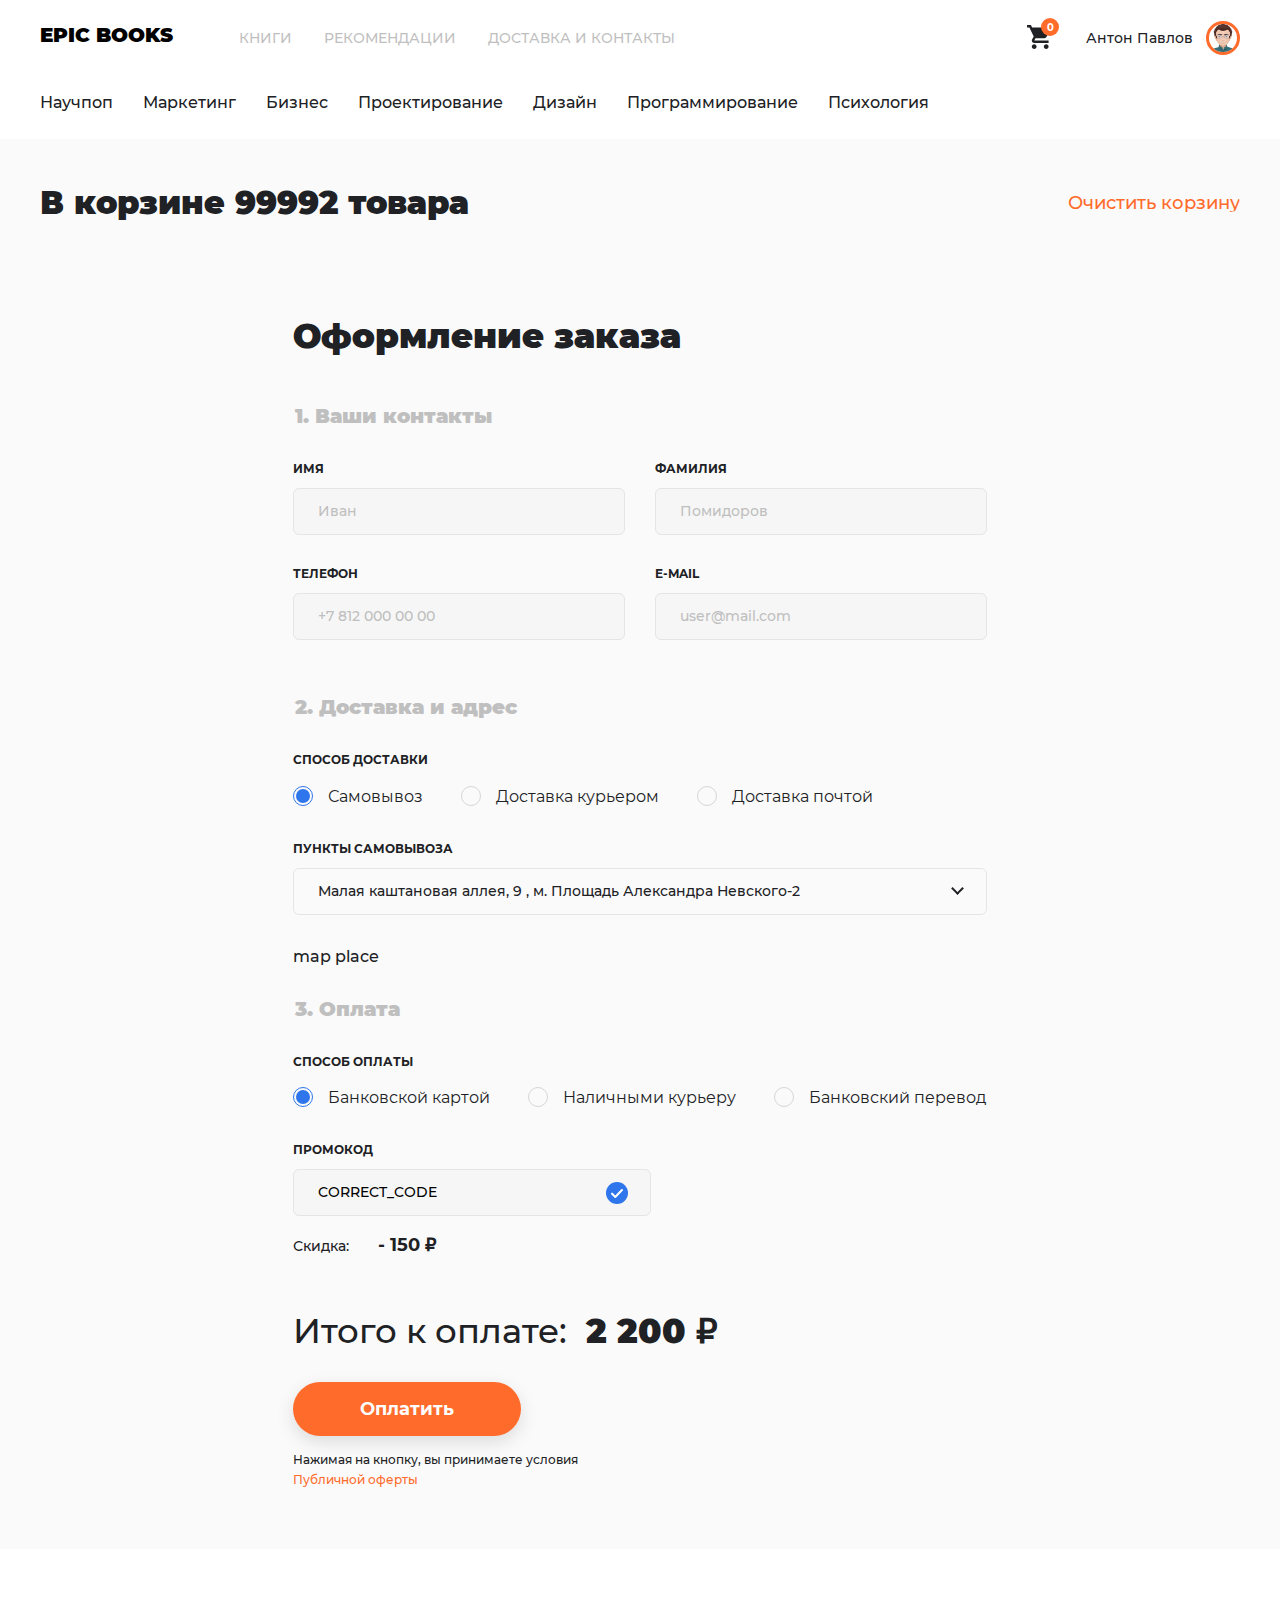
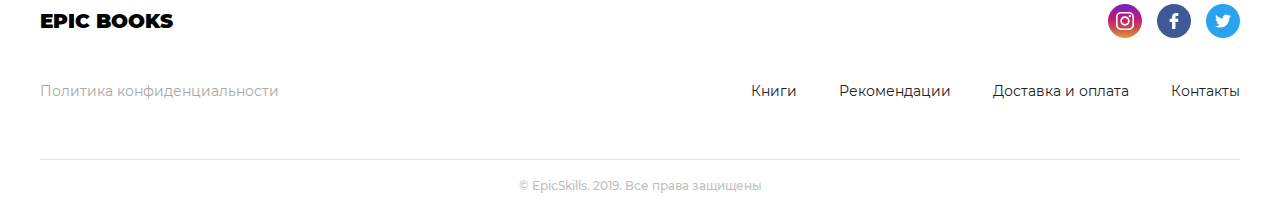
==== commit d9435c8b: "add" ====
--- a/cart.html
+++ b/cart.html
@@ -77,7 +77,7 @@
       <div class="page__content">
         <header class="page-header" role="banner">
           <div class="page-header__inner">
-            <a class="logo" href="/">
+            <a class="logo" href="index.html">
               <strong>EPIC BOOKS</strong>
             </a>
             <nav class="main-nav page-header__nav" id="nav">
@@ -133,7 +133,7 @@
           </div>
         </header>
         <section class="cart">
-          <form class="form cart__inner">
+          <form class="form cart__inner"  name="order">
             <header class="cart__header">
               <h1 class="cart__title">В корзине 99992 товара</h1>
               <button class="btn  btn--text cart__clear-btn" type="button">Очистить корзину</button>
@@ -146,60 +146,35 @@
                 <th class="cart__col-4">Цена</th>
                 <th class="cart__col-5"></th>
               </tr>
-              <tr class="cart__product">
-                <td class="cart__col-1">
-                  <img class="cart__item-img" src="img/tsennye-resheniya.jpg" alt="Ценные решения">
-                </td>
-                <td class="cart__col-2">
-                  <div class="cart__item-name">Название какие-то очень длинное, совершенно невменяемое для книгоиздателя</div>
-                </td>
-                <td class="cart__col-3">
-                  <div class="field-num  field-num--bg-tran">
-                    <span class="field-num__input-wrap">
-                      <button class="field-num__btn-minus" type="button">-</button>
-                      <input class="field-num__input" type="number" value="2" step="1" min="1"/>
-                      <button class="field-num__btn-plus" type="button">+</button>
-                    </span>
-                  </div>
-                </td>
-                <td class="cart__col-4">
-                  <span class="cart__item-price">1 024 ₽</span>
-                </td>
-                <td class="cart__col-5">
-                  <button class="close cart__product-del-btn" type="button">
-                    <svg width="16" height="16">
-                      <use xlink:href="#close"></use>
-                    </svg>
-                  </button>
-                </td>
-              </tr>
-              <tr class="cart__product">
-                <td class="cart__col-1">
-                  <img class="cart__item-img" src="img/tsennye-resheniya.jpg" alt="Ценные решения">
-                </td>
-                <td class="cart__col-2">
-                  <div class="cart__item-name">Название</div>
-                </td>
-                <td class="cart__col-3">
-                  <div class="field-num  field-num--bg-tran">
-                    <span class="field-num__input-wrap">
-                      <button class="field-num__btn-minus" type="button">-</button>
-                      <input class="field-num__input" type="number" value="1" step="1" min="1"/>
-                      <button class="field-num__btn-plus" type="button">+</button>
-                    </span>
-                  </div>
-                </td>
-                <td class="cart__col-4">
-                  <span class="cart__item-price">999 024 ₽</span>
-                </td>
-                <td class="cart__col-5">
-                  <button class="close cart__product-del-btn" type="button">
-                    <svg width="16" height="16">
-                      <use xlink:href="#close"></use>
-                    </svg>
-                  </button>
-                </td>
-              </tr>
+              <!--<template>-->
+                <!--<tr class="cart__product">-->
+                  <!--<td class="cart__col-1">-->
+                    <!--<img class="cart__item-img" src="img/tsennye-resheniya.jpg" alt="Ценные решения">-->
+                  <!--</td>-->
+                  <!--<td class="cart__col-2">-->
+                    <!--<div class="cart__item-name">Название какие-то очень длинное, совершенно невменяемое для книгоиздателя</div>-->
+                  <!--</td>-->
+                  <!--<td class="cart__col-3">-->
+                    <!--<div class="field-num  field-num&#45;&#45;bg-tran">-->
+                      <!--<span class="field-num__input-wrap">-->
+                        <!--<button class="field-num__btn-minus" type="button">-</button>-->
+                        <!--<input class="field-num__input" type="number" value="1" step="1" min="1"/>-->
+                        <!--<button class="field-num__btn-plus" type="button">+</button>-->
+                      <!--</span>-->
+                    <!--</div>-->
+                  <!--</td>-->
+                  <!--<td class="cart__col-4">-->
+                    <!--<span class="cart__item-price">1024</span>-->
+                  <!--</td>-->
+                  <!--<td class="cart__col-5">-->
+                    <!--<button class="close cart__product-del-btn" type="button">-->
+                      <!--<svg width="16" height="16">-->
+                        <!--<use xlink:href="#close"></use>-->
+                      <!--</svg>-->
+                    <!--</button>-->
+                  <!--</td>-->
+                <!--</tr>-->
+              <!--</template>-->
               <tr>
                 <td class="cart__products-price" colspan="5">
                   Итого к оплате: <strong class="cart__products-price-num" id="cart-products-price-num">2 200 ₽</strong>
@@ -214,25 +189,29 @@
                   <label class="field-text  field-text--bg-gray">
                     <span class="field-text__name">Имя</span>
                     <span class="field-text__input-wrap">
-                      <input class="field-text__input" type="text" name="firstname" placeholder="Иван"/>
+                      <input class="field-text__input" type="text" name="firstname" id="firstname"  placeholder="Иван"/>
+                      <span class="form__error"></span>
                     </span>
                   </label>
                   <label class="field-text  field-text--bg-gray">
                     <span class="field-text__name">Фамилия</span>
                     <span class="field-text__input-wrap">
-                      <input class="field-text__input" type="text" name="lastname" placeholder="Помидоров"/>
+                      <input class="field-text__input" type="text" name="lastname" id="lastname"  placeholder="Помидоров"/>
+                      <span class="form__error"></span>
                     </span>
                   </label>
                   <label class="field-text  field-text--bg-gray">
                     <span class="field-text__name">Телефон</span>
                     <span class="field-text__input-wrap">
-                      <input class="field-text__input" type="tel" name="phone" placeholder="+7 812 000 00 00"/>
+                      <input class="field-text__input" type="tel" name="phone" id="phone"  placeholder="+7 812 000 00 00"/>
+                      <span class="form__error"></span>
                     </span>
                   </label>
                   <label class="field-text  field-text--bg-gray">
                     <span class="field-text__name">E-mail</span>
                     <span class="field-text__input-wrap">
-                      <input class="field-text__input" type="email" name="name" placeholder="user@mail.com"/>
+                      <input class="field-text__input" type="email" name="email"  id="email"  placeholder="user@mail.com"/>
+                      <span class="form__error"></span>
                     </span>
                   </label>
                 </div>
@@ -431,6 +410,35 @@
         </footer>
       </div>
     </div>
+    <template id="cart__product">
+      <tr class="cart__product">
+        <td class="cart__col-1">
+          <img class="cart__item-img" src="img/tsennye-resheniya.jpg" alt="Ценные решения">
+        </td>
+        <td class="cart__col-2">
+          <div class="cart__item-name">Название какие-то очень длинное, совершенно невменяемое для книгоиздателя</div>
+        </td>
+        <td class="cart__col-3">
+          <div class="field-num  field-num--bg-tran">
+            <span class="field-num__input-wrap">
+              <button class="field-num__btn-minus" type="button">-</button>
+              <input class="field-num__input" type="number" value="1" step="1" min="1"/>
+              <button class="field-num__btn-plus" type="button">+</button>
+            </span>
+          </div>
+        </td>
+        <td class="cart__col-4">
+          <span class="cart__item-price">1024</span>
+        </td>
+        <td class="cart__col-5">
+          <button class="close cart__product-del-btn" type="button">
+            <svg width="16" height="16">
+              <use xlink:href="#close"></use>
+            </svg>
+          </button>
+        </td>
+      </tr>
+    </template>
     <script src="js/choices.min.js"></script>
     <script src="js/nouislider.min.js"></script>
     <script src="js/script.js"></script>
--- a/css/style.css
+++ b/css/style.css
@@ -1628,7 +1628,16 @@
   margin: 0 0 30px;
   font-size: 28px; }
 .popular__slider {
+  left: 0;
+  transition: all ease 1s;
+  width: 1540px;
   position: relative; }
+.popular__slider::after {
+  content: '';
+  display: block;
+  clear: both;}
+.popular__slide {
+  float: left; }
 .popular__slider-btn {
   position: absolute;
   z-index: 2;
@@ -1648,6 +1657,7 @@
             transform: translateY(-50%);
     fill: #bfbfbf; }
 .popular__slider-btn--left {
+    top: 35%;
     left: 0; }
 .popular__slider-btn--left:before {
       content: '';
@@ -1660,6 +1670,7 @@
 .popular__slider-btn--left svg {
       left: 17px; }
 .popular__slider-btn--right {
+    top: 35%;
     right: 0; }
 .popular__slider-btn--right:before {
       content: '';
@@ -1814,7 +1825,7 @@
  */
 @media (min-width: 480px) {
     .card {
-      width: 220px; }
+      width: 214px; }
       .catalog__books-list {
         display: -webkit-box;
         display: flex;
@@ -2124,7 +2135,9 @@
           margin-right: -15px;
           margin-left: -15px; }
     .popular__inner {
-      max-width: 1230px;
+      overflow: hidden;
+      width: 1104px;
+      height: auto;
       margin: auto;
       padding: 15px; }
     .popular__title {
@@ -2347,3 +2360,12 @@
         -webkit-transition: max-height 0.6s;
         transition: max-height 0.6s; } }
 /*# sourceMappingURL=style.css.map */
+.input--error {
+  border: 1px solid red;
+}
+
+.form__error {
+  display: block;
+  color: red;
+  font-size: 12px;
+}
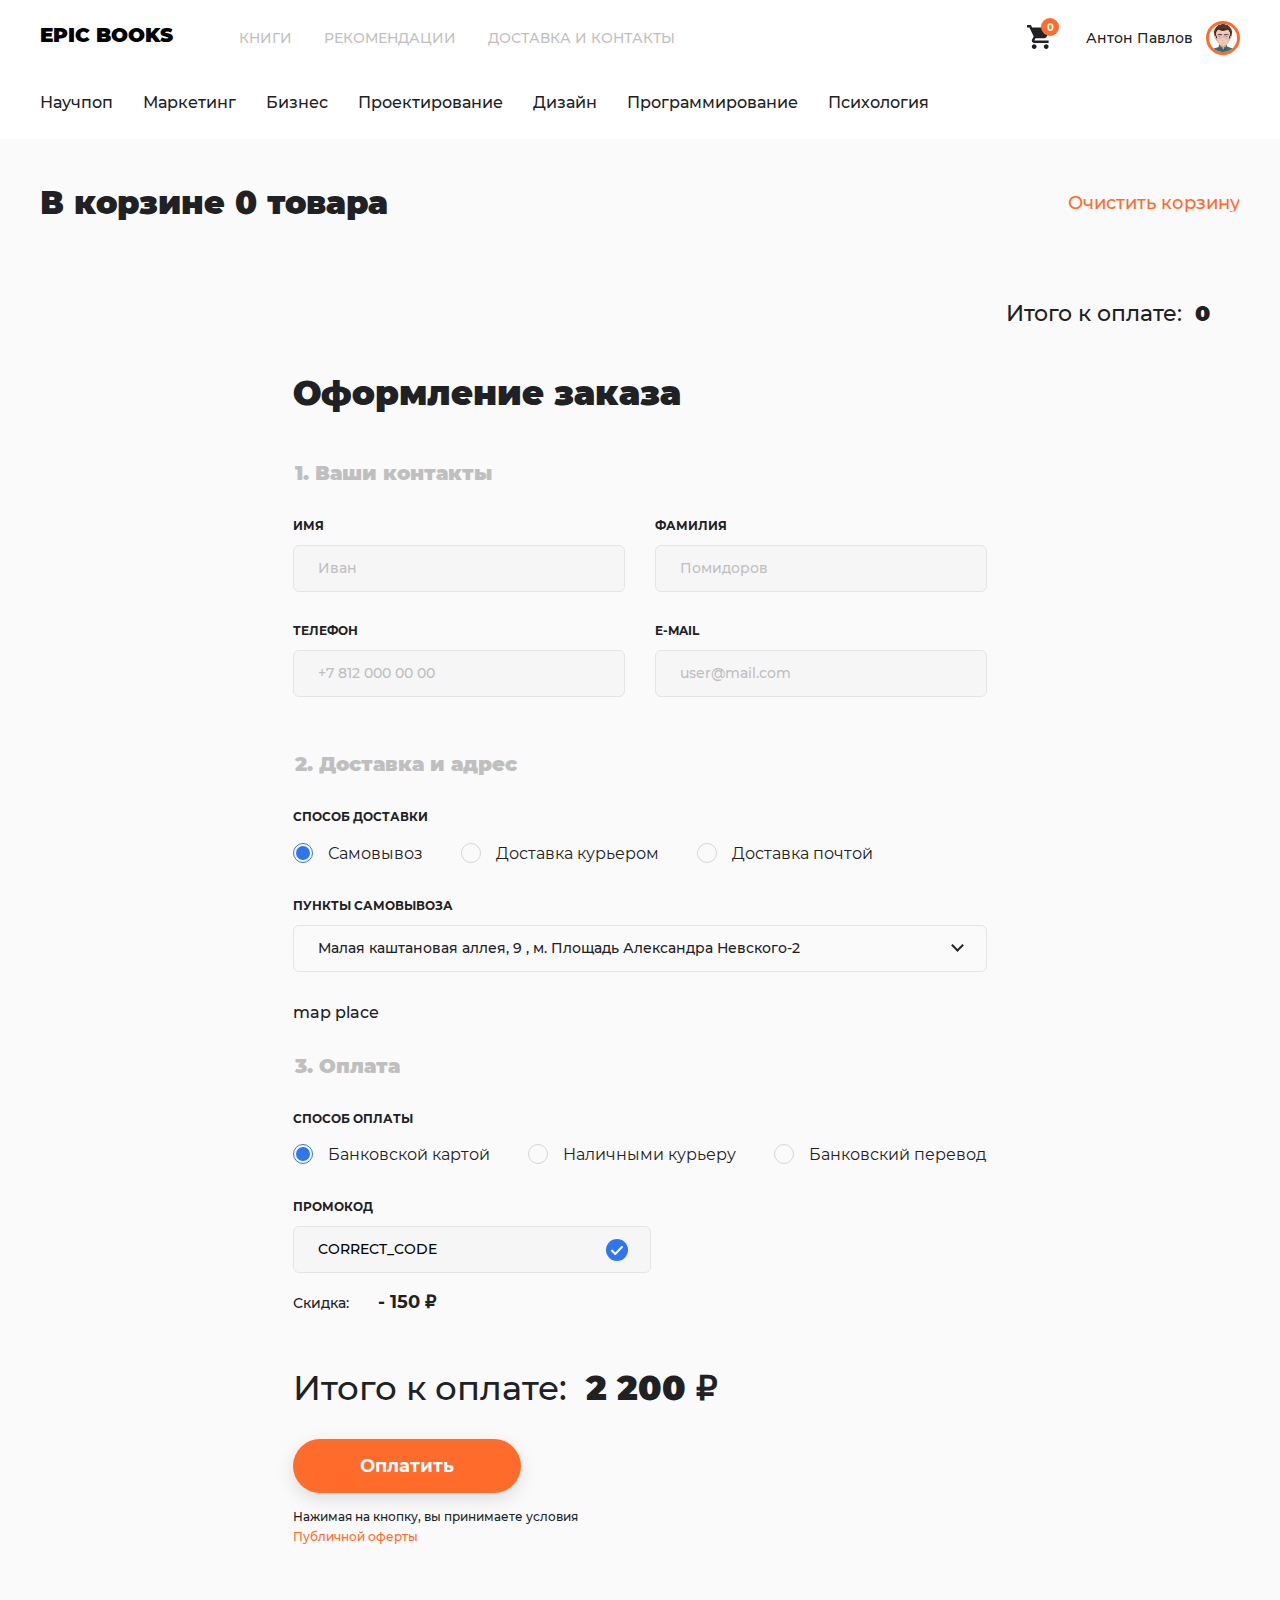
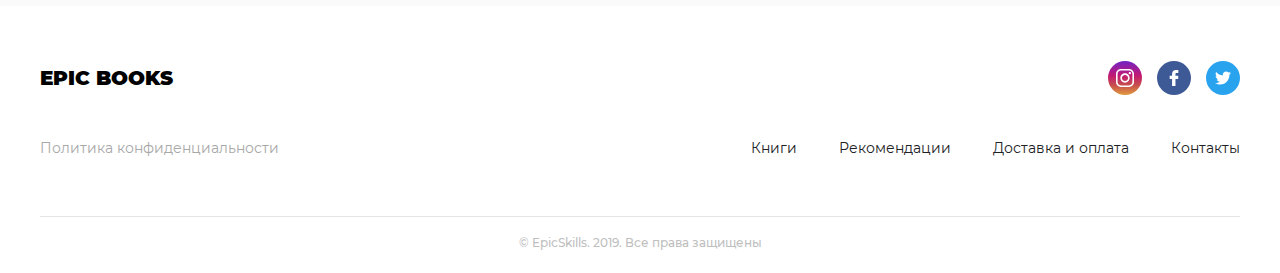
==== commit 0fed2f6a: "cart" ====
--- a/cart.html
+++ b/cart.html
@@ -135,7 +135,7 @@
         <section class="cart">
           <form class="form cart__inner"  name="order">
             <header class="cart__header">
-              <h1 class="cart__title">В корзине 99992 товара</h1>
+              <h1 class="cart__title">В корзине <span class="cart__sum">0</span> товара</h1>
               <button class="btn  btn--text cart__clear-btn" type="button">Очистить корзину</button>
             </header>
             <table class="cart__table">
@@ -175,11 +175,7 @@
                   <!--</td>-->
                 <!--</tr>-->
               <!--</template>-->
-              <tr>
-                <td class="cart__products-price" colspan="5">
-                  Итого к оплате: <strong class="cart__products-price-num" id="cart-products-price-num">2 200 ₽</strong>
-                </td>
-              </tr>
+
             </table>
             <div class="cart__checkout checkout">
               <h2 class="checkout__title">Оформление заказа</h2>
@@ -439,6 +435,13 @@
         </td>
       </tr>
     </template>
+    <template id="total">
+      <tr class="cart__total">
+        <td class="cart__products-price" colspan="5">
+          Итого к оплате: <strong class="cart__products-price-num" id="cart-products-price-num">2 200 ₽</strong>
+        </td>
+      </tr>
+    </template>
     <script src="js/choices.min.js"></script>
     <script src="js/nouislider.min.js"></script>
     <script src="js/script.js"></script>
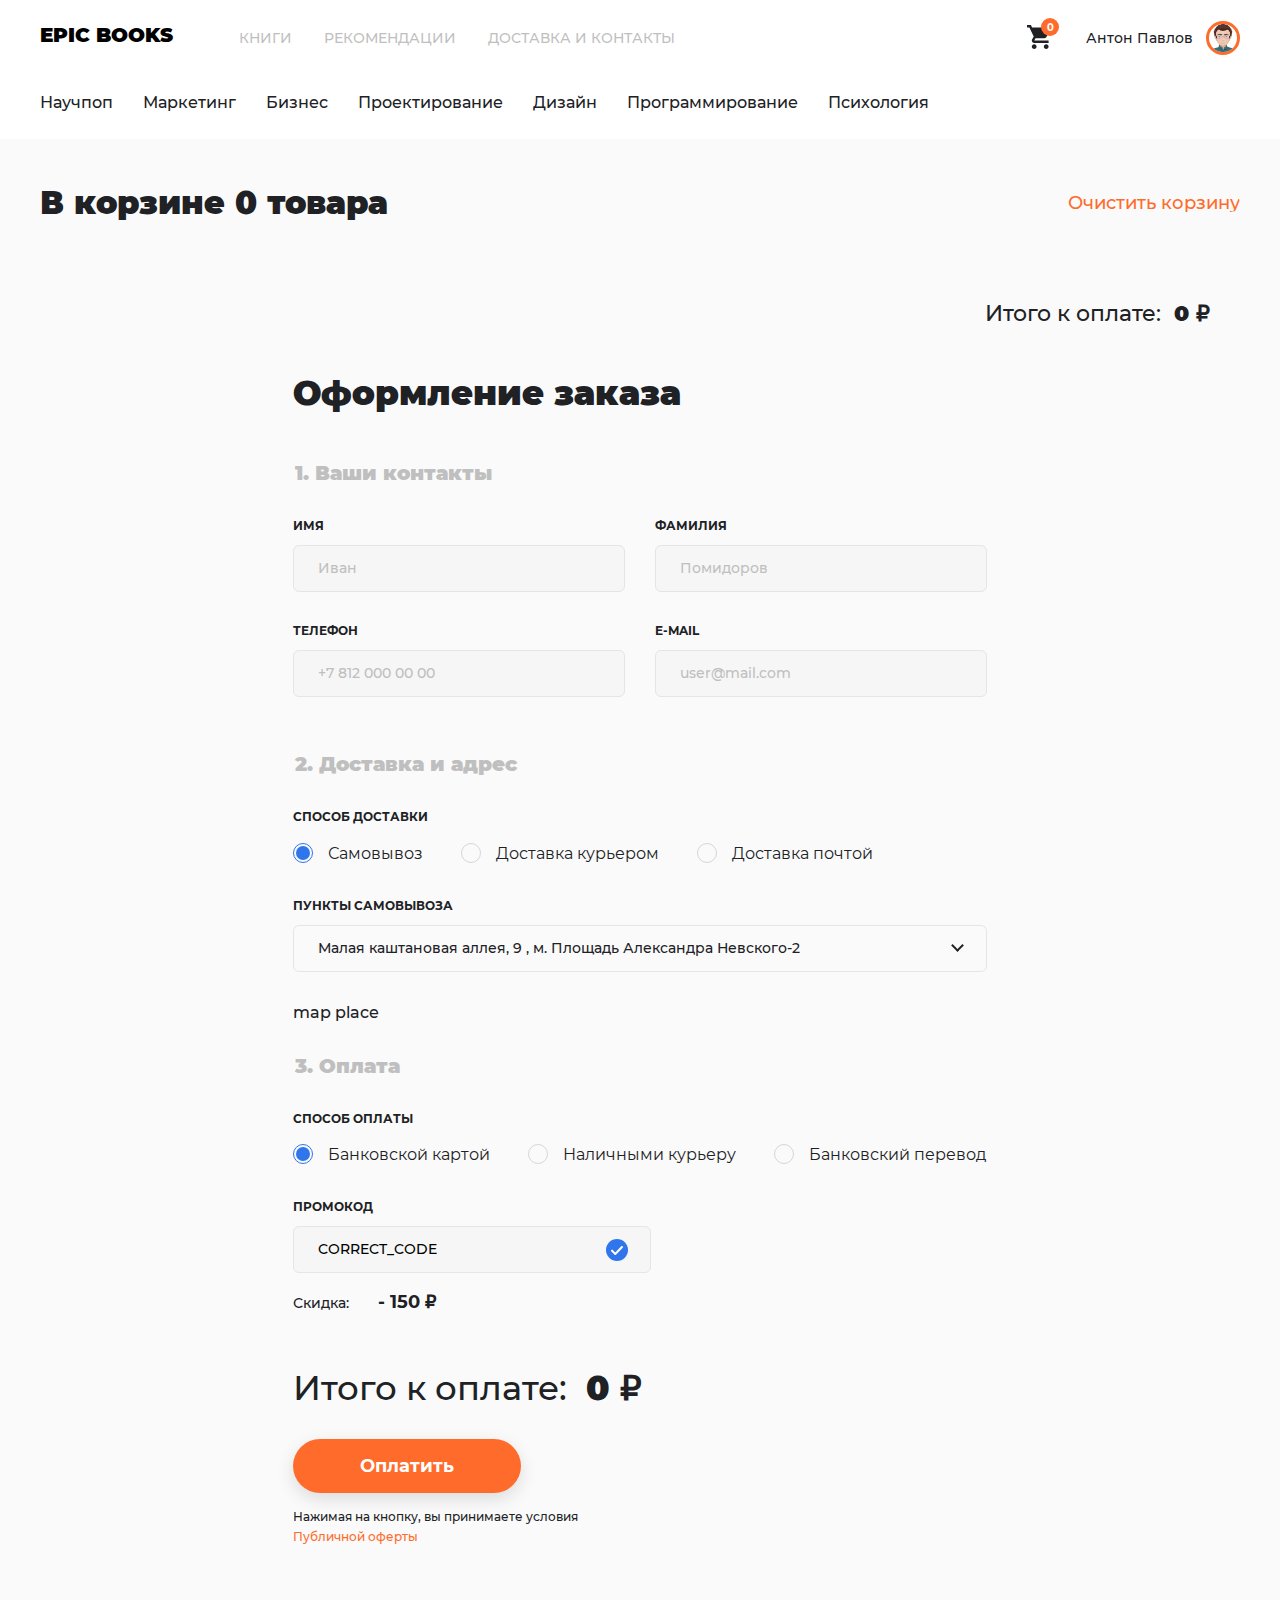
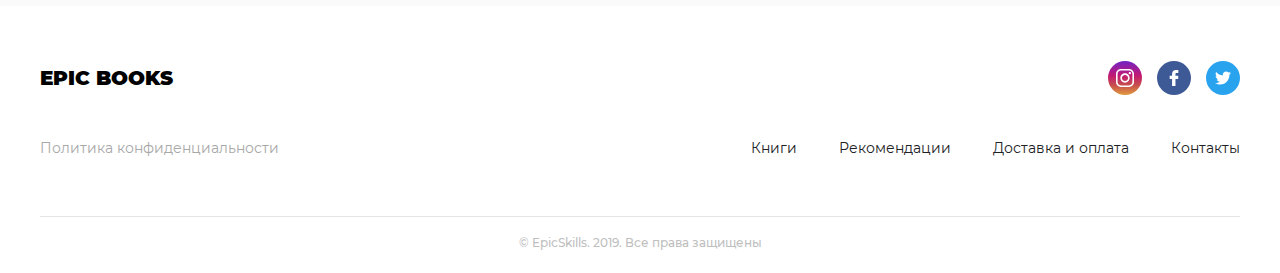
==== commit b8539575: "checkout price" ====
--- a/cart.html
+++ b/cart.html
@@ -264,7 +264,8 @@
                       <label class="field-text  field-text--bg-gray">
                         <span class="field-text__name">Адрес доставки</span>
                         <span class="field-text__input-wrap">
-                          <input class="field-text__input" type="text" name="delivery-address"/>
+                          <input class="field-text__input" type="text" id="delivery-address" name="delivery-address"/>
+                          <span class="form__error"></span>
                         </span>
                       </label>
                       <div class="field-select-group">
@@ -350,7 +351,7 @@
               </fieldset>
               <div class="field-actions">
                 <p class="checkout__all-price">
-                  Итого к оплате: <strong class="checkout__price">2 200 ₽</strong>
+                  Итого к оплате: <strong class="checkout__price">0</strong>
                 </p>
                 <button class="btn  btn--shadow">Оплатить</button>
                 <p class="checkout__conditions">
